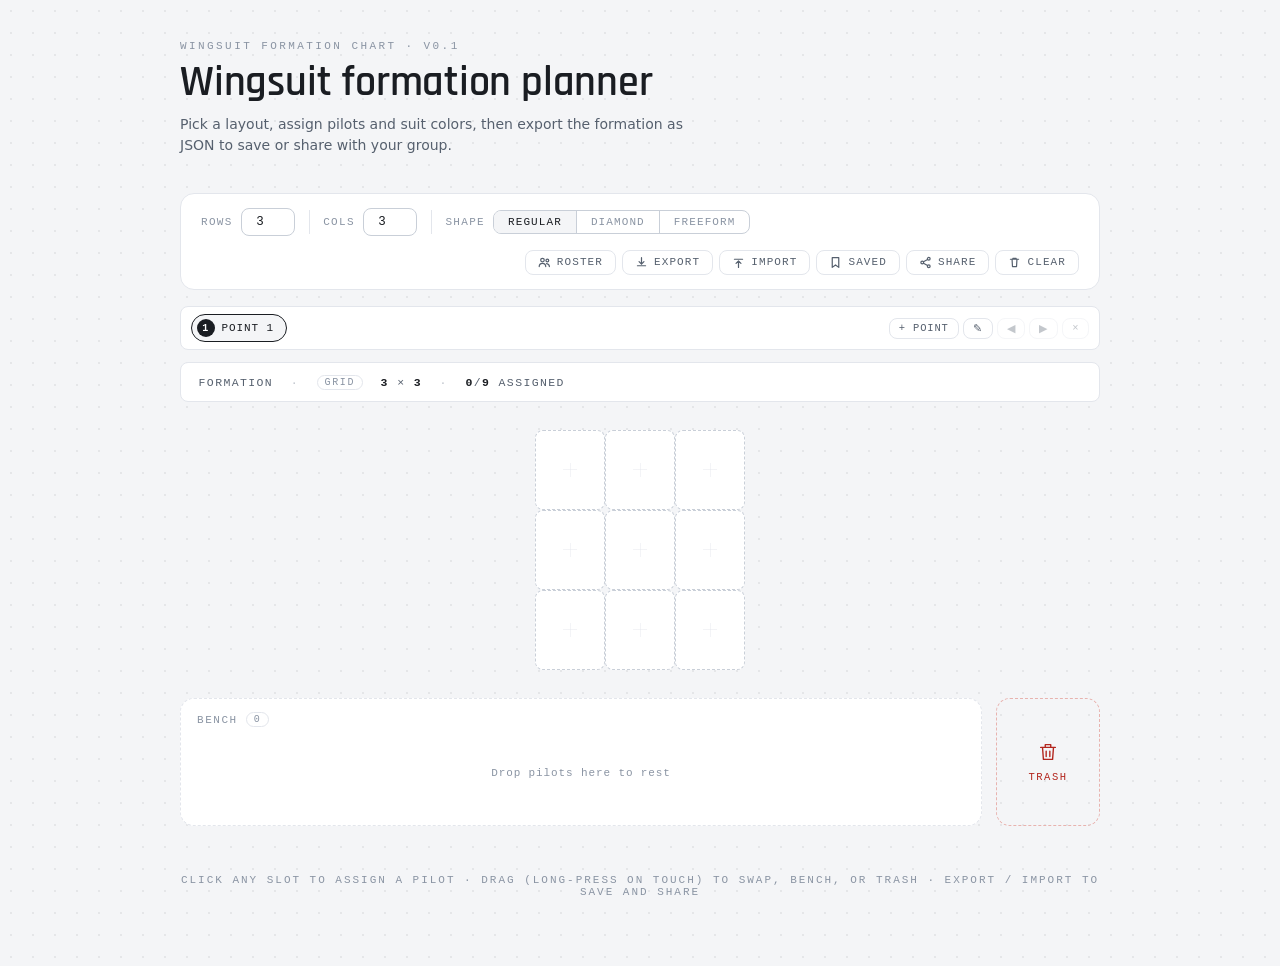
==== index.html @ 064129eb "add multi-point dive plans — a sequence of formations with a chip bar Real flocking dives fly severa" ====
<!doctype html>
<html lang="en">
<head>
<meta charset="utf-8">
<meta name="viewport" content="width=device-width,initial-scale=1">
<title>Wingsuit formation planner</title>
<link rel="icon" type="image/svg+xml" href="favicon.svg">
<link rel="preconnect" href="https://fonts.googleapis.com">
<link rel="preconnect" href="https://fonts.gstatic.com" crossorigin>
<link href="https://fonts.googleapis.com/css2?family=Rajdhani:wght@500;600;700&display=swap" rel="stylesheet">
<link rel="stylesheet" href="styles.css">
<script src="app.js" defer></script>
</head>
<body>

<div class="page">
<header class="page-header">
  <p class="kicker">Wingsuit Formation Chart · v0.1</p>
  <h1>Wingsuit formation planner</h1>
  <p class="lede">Pick a layout, assign pilots and suit colors, then export the formation as JSON to save or share with your group.</p>
</header>
<div class="planner">
  <div class="topbar">
    <div class="ctrl">
      <label id="rows-label">Rows</label>
      <input type="number" id="rows" min="1" max="12" value="3">
    </div>
    <div class="sep" id="cols-sep"></div>
    <div class="ctrl" id="cols-ctrl">
      <label>Cols</label>
      <input type="number" id="cols" min="1" max="12" value="3">
    </div>
    <div class="sep"></div>
    <div class="ctrl">
      <label>Shape</label>
      <div class="seg" role="tablist" aria-label="Formation shape">
        <button class="seg-btn on" data-mode="regular" role="tab" aria-selected="true">Regular</button>
        <button class="seg-btn" data-mode="diamond" role="tab" aria-selected="false">Diamond</button>
        <button class="seg-btn" data-mode="freeform" role="tab" aria-selected="false">Freeform</button>
      </div>
    </div>
    <div class="action-group">
      <button class="ico-btn" id="btn-roster" aria-label="Pilot roster">
        <svg viewBox="0 0 16 16" fill="none" stroke="currentColor" stroke-width="1.5" stroke-linecap="round" stroke-linejoin="round" aria-hidden="true"><circle cx="5.5" cy="5" r="2.2"/><path d="M1.5 13c0-2.2 1.8-4 4-4s4 1.8 4 4"/><circle cx="11.5" cy="5.5" r="1.7"/><path d="M10.5 9.3c1.9.3 3.5 1.9 3.5 3.7"/></svg>
        Roster
      </button>
      <button class="ico-btn" id="btn-export" aria-label="Export formation">
        <svg viewBox="0 0 16 16" fill="none" stroke="currentColor" stroke-width="1.5" stroke-linecap="round" stroke-linejoin="round" aria-hidden="true"><path d="M8 2v8M5 7l3 3 3-3M3 12h10"/></svg>
        Export
      </button>
      <button class="ico-btn" id="btn-import" aria-label="Import formation">
        <svg viewBox="0 0 16 16" fill="none" stroke="currentColor" stroke-width="1.5" stroke-linecap="round" stroke-linejoin="round" aria-hidden="true"><path d="M8 14V6M5 9l3-3 3 3M3 4h10"/></svg>
        Import
      </button>
      <button class="ico-btn" id="btn-saves" aria-label="Saved formations">
        <svg viewBox="0 0 16 16" fill="none" stroke="currentColor" stroke-width="1.5" stroke-linecap="round" stroke-linejoin="round" aria-hidden="true"><path d="M4 2h8v12l-4-3-4 3z"/></svg>
        Saved
      </button>
      <button class="ico-btn" id="btn-share" aria-label="Copy share link">
        <svg viewBox="0 0 16 16" fill="none" stroke="currentColor" stroke-width="1.5" stroke-linecap="round" stroke-linejoin="round" aria-hidden="true"><circle cx="4" cy="8" r="1.7"/><circle cx="12" cy="3.5" r="1.7"/><circle cx="12" cy="12.5" r="1.7"/><path d="M5.5 7.1l5-2.7M5.5 8.9l5 2.7"/></svg>
        Share
      </button>
      <button class="ico-btn danger" id="clr" aria-label="Clear pilots in current mode">
        <svg viewBox="0 0 16 16" fill="none" stroke="currentColor" stroke-width="1.5" stroke-linecap="round" stroke-linejoin="round" aria-hidden="true"><path d="M3 4h10M6 4V3h4v1M5 4l.5 9h5L11 4"/></svg>
        Clear
      </button>
    </div>
  </div>
  <div class="points-bar" id="points-bar" role="tablist" aria-label="Formation points"></div>
  <div class="readout" id="readout" aria-live="polite"></div>
  <div class="fw" id="fw"></div>
  <div class="bench-bar">
    <div class="bench-zone" id="bench-zone" aria-label="Bench — drop pilots here to rest">
      <div class="bench-label">Bench <span class="tag" id="bench-count">0</span></div>
      <div class="bench-list" id="bench-list"></div>
    </div>
    <div class="trash-zone" id="trash-zone" aria-label="Trash — drop pilots here to remove">
      <svg viewBox="0 0 24 24" fill="none" stroke="currentColor" stroke-width="1.5" stroke-linecap="round" stroke-linejoin="round" aria-hidden="true"><path d="M4 7h16M9 7V4h6v3M6 7l1 13h10l1-13M10 11v6M14 11v6"/></svg>
      <span>Trash</span>
    </div>
  </div>
</div>
<footer class="page-footer">Click any slot to assign a pilot · Drag (long-press on touch) to swap, bench, or trash · Export / Import to save and share</footer>
</div>

<div id="modal-pilot" style="display:none;" class="overlay" role="dialog" aria-modal="true" aria-labelledby="mp-title">
  <div class="mcard">
    <h3 id="mp-title">Assign pilot</h3>
    <div class="mrow">
      <div id="ws-prev" aria-hidden="true"></div>
      <div class="nameplate empty" id="ws-nameplate"><span>Pilot name</span></div>
    </div>
    <label for="pname">Pilot name</label>
    <input type="text" id="pname" placeholder="e.g. Anna Kowalska" maxlength="24" autocomplete="off">
    <label>Suit color</label>
    <div class="swatches" id="swatches"></div>
    <div class="mbtns">
      <button class="bdanger" id="mrem">Remove</button>
      <button class="bprimary" id="mcan">Cancel</button>
      <button class="bprimary" id="msav">Save</button>
    </div>
  </div>
</div>

<div id="modal-export" style="display:none;" class="overlay" role="dialog" aria-modal="true" aria-labelledby="me-title">
  <div class="mcard wide">
    <h3 id="me-title">Export formation</h3>
    <label>Copy the JSON to save your formation</label>
    <textarea class="json-area" id="export-area" readonly></textarea>
    <div class="mbtns">
      <button class="bprimary" id="export-copy">Copy to clipboard</button>
      <button class="bprimary" id="export-close">Close</button>
    </div>
  </div>
</div>

<div id="modal-import" style="display:none;" class="overlay" role="dialog" aria-modal="true" aria-labelledby="mi-title">
  <div class="mcard wide">
    <h3 id="mi-title">Import formation</h3>
    <label>Paste exported JSON to restore a formation</label>
    <textarea class="json-area" id="import-area" placeholder='{"rows":3,"cols":3,"mode":"regular","cells":{"0,0":{"name":"Anna","color":"#1d9e75"}}}'></textarea>
    <div class="err-msg" id="import-err"></div>
    <div class="mbtns">
      <button class="bprimary" id="import-sample">Load sample</button>
      <button class="bprimary" id="import-cancel">Cancel</button>
      <button class="bsuccess" id="import-load">Load formation</button>
    </div>
  </div>
</div>

<div id="modal-saves" style="display:none;" class="overlay" role="dialog" aria-modal="true" aria-labelledby="ms-title">
  <div class="mcard wide">
    <h3 id="ms-title">Saved formations</h3>
    <label for="save-name">Save current formation as…</label>
    <div class="save-row">
      <input type="text" id="save-name" placeholder="e.g. Belgian Boogie 2026" maxlength="48" autocomplete="off">
      <button class="bsuccess" id="save-add">Save</button>
    </div>
    <label>Saved locally in this browser</label>
    <div class="saves-list" id="saves-list"></div>
    <div class="mbtns">
      <button class="bprimary" id="saves-close">Close</button>
    </div>
  </div>
</div>

<div id="modal-roster" style="display:none;" class="overlay" role="dialog" aria-modal="true" aria-labelledby="mr-title">
  <div class="mcard wide">
    <h3 id="mr-title">Pilot roster</h3>
    <label>Every pilot across all three layouts — edits here apply everywhere</label>
    <div class="saves-list" id="roster-list"></div>
    <div class="mbtns">
      <button class="bsuccess" id="roster-add">Add pilot</button>
      <button class="bprimary" id="roster-close">Close</button>
    </div>
  </div>
</div>

<div class="toast" id="toast"></div>

</body>
</html>
---- styles.css ----
:root{
  --font-sans:system-ui,-apple-system,"Segoe UI",Roboto,Inter,sans-serif;
  --font-mono:ui-monospace,SFMono-Regular,Menlo,Consolas,monospace;
  --font-display:"Rajdhani","Inter",system-ui,sans-serif;
  --color-background-primary:#ffffff;
  --color-background-secondary:#f4f5f7;
  --color-background-danger:#fdecec;
  --color-background-success:#e7f5ee;
  --color-text-primary:#1a1d22;
  --color-text-secondary:#56606e;
  --color-text-tertiary:#8a94a3;
  --color-text-danger:#b3261e;
  --color-text-success:#1f7a4d;
  --color-border-primary:#1a1d22;
  --color-border-secondary:#c9cfd8;
  --color-border-tertiary:#e3e6ec;
  --color-border-danger:#e8b3af;
  --color-border-success:#bde0cc;
  --color-accent-soft:rgba(232,89,12,.18);
  --border-radius-md:8px;
  --border-radius-lg:14px;
  --slot-shadow:0 1px 2px rgba(0,0,0,.04);
  --overlay-bg:rgba(0,0,0,.38);
  --grid-dot:rgba(26,29,34,.07);
}
@media (prefers-color-scheme:dark){
  :root{
    --color-background-primary:#0f1115;
    --color-background-secondary:#181b21;
    --color-background-danger:#3a1d1c;
    --color-background-success:#16301f;
    --color-text-primary:#e8ecf2;
    --color-text-secondary:#a3acba;
    --color-text-tertiary:#6e7787;
    --color-text-danger:#f08079;
    --color-text-success:#7fd3a4;
    --color-border-primary:#e8ecf2;
    --color-border-secondary:#2a2f38;
    --color-border-tertiary:#22262d;
    --color-border-danger:#5a2b28;
    --color-border-success:#23512f;
    --color-accent-soft:rgba(255,138,76,.22);
    --slot-shadow:none;
    --overlay-bg:rgba(0,0,0,.6);
    --grid-dot:rgba(232,236,242,.06);
  }
}
*{box-sizing:border-box;margin:0;padding:0;}
html,body{height:100%;}
body{
  background:var(--color-background-secondary);
  color:var(--color-text-primary);
  font-family:var(--font-sans);
  -webkit-font-smoothing:antialiased;
  -moz-osx-font-smoothing:grayscale;
  background-image:radial-gradient(circle,var(--grid-dot) .8px,transparent 1px);
  background-size:22px 22px;
}
button{font:inherit;color:inherit;}
.page{max-width:960px;margin:0 auto;padding:2.5rem 1.25rem 4rem;}

.page-header{margin-bottom:1.75rem;}
.kicker{
  font-family:var(--font-mono);
  font-size:11px;
  letter-spacing:.22em;
  text-transform:uppercase;
  color:var(--color-text-tertiary);
  margin-bottom:.65rem;
}
.page-header h1{
  font-family:var(--font-display);
  font-size:2.6rem;
  font-weight:600;
  letter-spacing:-.005em;
  line-height:1.02;
  color:var(--color-text-primary);
}
.lede{
  color:var(--color-text-secondary);
  margin-top:.55rem;
  font-size:14px;
  line-height:1.55;
  max-width:60ch;
}
.page-footer{
  margin-top:2.5rem;
  color:var(--color-text-tertiary);
  font-family:var(--font-mono);
  font-size:11px;
  letter-spacing:.18em;
  text-transform:uppercase;
  text-align:center;
}
.sr-only{position:absolute;width:1px;height:1px;padding:0;margin:-1px;overflow:hidden;clip:rect(0,0,0,0);white-space:nowrap;border:0;}

input[type=number],input[type=text]{
  padding:6px 10px;
  border:.5px solid var(--color-border-secondary);
  border-radius:var(--border-radius-md);
  background:var(--color-background-primary);
  color:var(--color-text-primary);
  font:inherit;
  font-size:13px;
}
input[type=number]{font-family:var(--font-mono);font-size:12.5px;letter-spacing:.04em;}
input[type=number]:focus-visible,input[type=text]:focus-visible,
.seg-btn:focus-visible,.ico-btn:focus-visible,
.bprimary:focus-visible,.bdanger:focus-visible,.bsuccess:focus-visible,
.slot:focus-visible,.sw:focus-visible{
  outline:2px solid var(--color-border-primary);
  outline-offset:2px;
}

.planner{padding:.5rem 0;}
.topbar{
  display:flex;
  flex-wrap:wrap;
  gap:14px;
  align-items:center;
  margin-bottom:1rem;
  padding:.875rem 1.25rem;
  background:var(--color-background-primary);
  border:.5px solid var(--color-border-tertiary);
  border-radius:var(--border-radius-lg);
}
.ctrl{display:flex;align-items:center;gap:8px;}
.ctrl label{
  font-family:var(--font-mono);
  font-size:11px;
  letter-spacing:.12em;
  text-transform:uppercase;
  color:var(--color-text-tertiary);
  white-space:nowrap;
}
.ctrl input[type=number]{width:54px;text-align:center;}
.sep{width:.5px;height:24px;background:var(--color-border-tertiary);flex-shrink:0;}
.seg{
  display:flex;
  border:.5px solid var(--color-border-secondary);
  border-radius:var(--border-radius-md);
  overflow:hidden;
}
.seg-btn{
  padding:5px 14px;
  font-family:var(--font-mono);
  font-size:11px;
  letter-spacing:.1em;
  text-transform:uppercase;
  cursor:pointer;
  border:none;
  background:transparent;
  color:var(--color-text-tertiary);
  transition:background .12s,color .12s;
}
.seg-btn:not(:last-child){border-right:.5px solid var(--color-border-secondary);}
.seg-btn.on{background:var(--color-background-secondary);color:var(--color-text-primary);}

.action-group{display:flex;gap:6px;margin-left:auto;align-items:center;}
.ico-btn{
  padding:5px 12px;
  font-family:var(--font-mono);
  font-size:11px;
  letter-spacing:.1em;
  text-transform:uppercase;
  cursor:pointer;
  border:.5px solid var(--color-border-tertiary);
  border-radius:var(--border-radius-md);
  background:transparent;
  color:var(--color-text-secondary);
  display:flex;
  align-items:center;
  gap:6px;
  white-space:nowrap;
  transition:background .12s,color .12s,border-color .12s;
}
.ico-btn:hover{background:var(--color-background-secondary);color:var(--color-text-primary);border-color:var(--color-border-primary);}
.ico-btn.danger:hover{background:var(--color-background-danger);color:var(--color-text-danger);border-color:var(--color-border-danger);}
.ico-btn svg{width:13px;height:13px;flex-shrink:0;}

.points-bar{
  display:flex;
  flex-wrap:wrap;
  gap:6px;
  align-items:center;
  margin-bottom:.75rem;
  padding:.45rem .6rem;
  background:var(--color-background-primary);
  border:.5px solid var(--color-border-tertiary);
  border-radius:var(--border-radius-md);
}
.pt-chip{
  display:flex;
  align-items:center;
  gap:7px;
  padding:4px 12px 4px 5px;
  font-family:var(--font-mono);
  font-size:11px;
  letter-spacing:.08em;
  text-transform:uppercase;
  cursor:pointer;
  border:.5px solid var(--color-border-tertiary);
  border-radius:999px;
  background:transparent;
  color:var(--color-text-tertiary);
  transition:background .12s,color .12s,border-color .12s;
}
.pt-chip:hover{color:var(--color-text-primary);border-color:var(--color-border-primary);}
.pt-chip.on{
  background:var(--color-background-secondary);
  color:var(--color-text-primary);
  border-color:var(--color-border-primary);
}
.pt-num{
  display:flex;
  align-items:center;
  justify-content:center;
  width:18px;
  height:18px;
  border-radius:50%;
  font-size:10px;
  font-weight:600;
  background:var(--color-background-secondary);
  color:var(--color-text-tertiary);
}
.pt-chip.on .pt-num{background:var(--color-text-primary);color:var(--color-background-primary);}
.pt-acts{display:flex;gap:4px;margin-left:auto;}
.pt-btn{
  padding:3px 9px;
  font-family:var(--font-mono);
  font-size:10.5px;
  letter-spacing:.08em;
  text-transform:uppercase;
  cursor:pointer;
  border:.5px solid var(--color-border-tertiary);
  border-radius:var(--border-radius-md);
  background:transparent;
  color:var(--color-text-secondary);
  transition:background .12s,color .12s,border-color .12s;
}
.pt-btn:hover:not(:disabled){background:var(--color-background-secondary);color:var(--color-text-primary);border-color:var(--color-border-primary);}
.pt-btn:disabled{opacity:.35;cursor:default;}

.readout{
  font-family:var(--font-mono);
  font-size:11.5px;
  letter-spacing:.12em;
  text-transform:uppercase;
  color:var(--color-text-secondary);
  padding:.7rem 1.1rem;
  background:var(--color-background-primary);
  border:.5px solid var(--color-border-tertiary);
  border-radius:var(--border-radius-md);
  margin-bottom:1.25rem;
  display:flex;
  flex-wrap:wrap;
  gap:.45rem 1.1rem;
  align-items:center;
}
.readout strong{color:var(--color-text-primary);font-weight:600;}
.readout .dot{color:var(--color-text-tertiary);opacity:.55;}
.readout .tag{
  font-size:10px;
  letter-spacing:.16em;
  padding:1px 7px;
  border:.5px solid var(--color-border-tertiary);
  border-radius:999px;
  color:var(--color-text-tertiary);
}

.fw{overflow:auto;padding:.5rem 0;}
.fw>*{margin-left:auto;margin-right:auto;}

.slot{
  position:absolute;
  cursor:pointer;
  display:flex;
  flex-direction:column;
  align-items:center;
  justify-content:center;
  gap:3px;
  border-radius:var(--border-radius-md);
  border:.5px dashed var(--color-border-secondary);
  background:var(--color-background-primary);
  padding:0;
  overflow:hidden;
  transition:border-color .15s,background .15s,box-shadow .25s;
}
.slot:hover{border-color:var(--color-border-primary);}
.slot.filled{
  border-style:solid;
  border-color:var(--color-border-secondary);
  box-shadow:var(--slot-shadow);
  cursor:grab;
}
.slot.filled:active{cursor:grabbing;}
.slot.filled:hover{border-color:var(--color-border-primary);}
.slot.dragging{opacity:.35;}
.slot.drag-over{
  border-style:solid;
  border-color:var(--color-border-primary);
  background:var(--color-accent-soft);
}
.slot.selected{
  outline:2px solid var(--color-border-primary);
  outline-offset:1px;
  z-index:3;
}

.rubber-band{
  border:1px dashed var(--color-border-primary);
  background:var(--color-accent-soft);
  pointer-events:none;
  z-index:500;
  box-shadow:0 0 0 1px rgba(0,0,0,.04);
}

.slot,.bench-item{
  -webkit-touch-callout:none;
  -webkit-user-select:none;
  user-select:none;
  touch-action:manipulation;
}
.touch-ghost{
  pointer-events:none;
  z-index:600;
  opacity:.9;
  transition:none;
  box-shadow:0 8px 24px rgba(0,0,0,.18);
}
.slot::after{
  content:"";
  position:absolute;
  left:0;
  right:0;
  bottom:0;
  height:3px;
  background:var(--suit,transparent);
  opacity:0;
  transition:opacity .2s;
}
.slot.filled::after{opacity:1;}

.slot-svg{display:flex;align-items:center;justify-content:center;}
.slot-name{
  font-family:var(--font-display);
  font-weight:500;
  font-size:10px;
  letter-spacing:.06em;
  text-transform:uppercase;
  color:var(--color-text-primary);
  text-align:center;
  max-width:60px;
  overflow:hidden;
  text-overflow:ellipsis;
  white-space:nowrap;
  line-height:1;
  padding:0 4px;
}
.slot-cross{
  width:14px;
  height:14px;
  background:
    linear-gradient(var(--color-border-tertiary),var(--color-border-tertiary)) no-repeat center / 14px .5px,
    linear-gradient(var(--color-border-tertiary),var(--color-border-tertiary)) no-repeat center / .5px 14px;
  opacity:.85;
}

@keyframes slot-in{
  from{opacity:0;transform:translateY(4px);}
  to{opacity:1;transform:none;}
}
.fw.animate .slot{
  animation:slot-in .32s cubic-bezier(.2,.8,.2,1) both;
  animation-delay:calc(var(--i,0) * 18ms);
}

.rgrid{display:grid;}
.rgrid .slot{position:relative;width:70px;height:80px;}

.slot.compact{padding:0;}
.slot.compact .slot-cross{
  width:22px;
  height:22px;
  opacity:1;
  background:
    linear-gradient(var(--color-border-secondary),var(--color-border-secondary)) no-repeat center / 22px 1.5px,
    linear-gradient(var(--color-border-secondary),var(--color-border-secondary)) no-repeat center / 1.5px 22px;
}
.slot.compact:not(.filled):not(.drag-over){border-color:transparent;background:transparent;}
.slot.compact:not(.filled):not(.drag-over):hover{border-color:var(--color-border-primary);background:var(--color-background-primary);}
.slot.compact:not(.filled):not(.drag-over):hover .slot-cross{background:
  linear-gradient(var(--color-border-primary),var(--color-border-primary)) no-repeat center / 22px 1.5px,
  linear-gradient(var(--color-border-primary),var(--color-border-primary)) no-repeat center / 1.5px 22px;
}

.ff-canvas{position:relative;}
.ff-canvas .slot:not(.filled){z-index:2;}
.ff-canvas .slot.filled{z-index:1;}
.ff-mark{
  position:absolute;
  font-family:var(--font-mono);
  font-size:9px;
  letter-spacing:.14em;
  text-transform:uppercase;
  color:var(--color-text-tertiary);
  pointer-events:none;
}

.dia-axis{position:absolute;pointer-events:none;}
.dia-axis-v{width:0;border-left:.5px dashed var(--color-border-tertiary);}
.dia-axis-h{height:0;border-top:.5px dashed var(--color-border-tertiary);}
.dia-mark{
  position:absolute;
  font-family:var(--font-mono);
  font-size:9px;
  letter-spacing:.14em;
  text-transform:uppercase;
  color:var(--color-text-tertiary);
  pointer-events:none;
}

.bench-bar{
  display:flex;
  gap:14px;
  margin-top:1.25rem;
  align-items:stretch;
}
.bench-zone{
  flex:1;
  display:flex;
  flex-direction:column;
  gap:10px;
  padding:.85rem 1rem 1rem;
  background:var(--color-background-primary);
  border:.5px dashed var(--color-border-tertiary);
  border-radius:var(--border-radius-lg);
  min-height:128px;
  transition:border-color .15s,background .15s;
}
.bench-zone.drag-over{
  border-style:solid;
  border-color:var(--color-border-primary);
  background:var(--color-accent-soft);
}
.bench-label{
  font-family:var(--font-mono);
  font-size:11px;
  letter-spacing:.14em;
  text-transform:uppercase;
  color:var(--color-text-tertiary);
  display:flex;
  align-items:center;
  gap:8px;
}
.bench-label .tag{
  font-size:10px;
  letter-spacing:.16em;
  padding:1px 7px;
  border:.5px solid var(--color-border-tertiary);
  border-radius:999px;
}
.bench-list{
  display:flex;
  flex-wrap:wrap;
  gap:8px;
  flex:1;
  align-items:flex-start;
}
.bench-empty{
  color:var(--color-text-tertiary);
  font-family:var(--font-mono);
  font-size:11px;
  letter-spacing:.08em;
  text-transform:none;
  align-self:center;
  margin:auto;
  padding:.5rem;
}
.bench-item{
  position:relative;
  width:70px;
  height:80px;
  display:flex;
  flex-direction:column;
  align-items:center;
  justify-content:center;
  gap:3px;
  border:.5px solid var(--color-border-secondary);
  border-radius:var(--border-radius-md);
  background:var(--color-background-primary);
  padding:0;
  cursor:grab;
  overflow:hidden;
  box-shadow:var(--slot-shadow);
  transition:border-color .15s;
}
.bench-item:hover{border-color:var(--color-border-primary);}
.bench-item:active{cursor:grabbing;}
.bench-item.dragging{opacity:.35;}
.bench-item::after{
  content:"";
  position:absolute;
  left:0;right:0;bottom:0;
  height:3px;
  background:var(--suit,transparent);
}
.bench-item .slot-name{max-width:54px;}

.trash-zone{
  display:flex;
  flex-direction:column;
  align-items:center;
  justify-content:center;
  gap:8px;
  padding:1rem;
  width:104px;
  border:.5px dashed var(--color-border-danger);
  border-radius:var(--border-radius-lg);
  background:transparent;
  color:var(--color-text-danger);
  font-family:var(--font-mono);
  font-size:10.5px;
  letter-spacing:.14em;
  text-transform:uppercase;
  transition:border-style .15s,background .15s;
}
.trash-zone svg{width:22px;height:22px;}
.trash-zone.drag-over{
  border-style:solid;
  background:var(--color-background-danger);
}

.overlay{
  position:fixed;
  inset:0;
  background:var(--overlay-bg);
  display:flex;
  align-items:center;
  justify-content:center;
  z-index:200;
  animation:overlay-in .14s ease both;
}
@keyframes overlay-in{from{opacity:0;}to{opacity:1;}}
.mcard{
  background:var(--color-background-primary);
  border:.5px solid var(--color-border-secondary);
  border-radius:var(--border-radius-lg);
  padding:1.5rem;
  width:300px;
  animation:card-in .18s cubic-bezier(.2,.8,.2,1) both;
}
.mcard.wide{width:440px;max-width:95vw;}
@keyframes card-in{from{opacity:0;transform:scale(.96);}to{opacity:1;transform:none;}}

.mcard h3{
  font-family:var(--font-display);
  font-size:18px;
  font-weight:600;
  letter-spacing:.04em;
  text-transform:uppercase;
  color:var(--color-text-primary);
  margin-bottom:1.1rem;
}
.mcard label{
  font-family:var(--font-mono);
  font-size:10.5px;
  letter-spacing:.12em;
  text-transform:uppercase;
  color:var(--color-text-tertiary);
  display:block;
  margin-bottom:6px;
}
.mcard input[type=text]{width:100%;margin-bottom:1rem;}

.mrow{display:flex;flex-direction:column;align-items:center;gap:6px;margin-bottom:1rem;}
.nameplate{
  font-family:var(--font-display);
  font-weight:500;
  font-size:13px;
  letter-spacing:.18em;
  text-transform:uppercase;
  color:var(--color-text-primary);
  text-align:center;
  margin-top:-2px;
  padding:0 4px 4px;
  min-height:24px;
  line-height:1;
}
.nameplate span{
  display:inline-block;
  border-bottom:2px solid var(--color-text-primary);
  padding:0 4px 3px;
  transition:border-color .15s;
}
.nameplate.empty{color:var(--color-text-tertiary);}
.nameplate.empty span{border-bottom-color:var(--color-border-tertiary);}

.swatches{
  display:grid;
  grid-template-columns:repeat(7,1fr);
  gap:5px;
  margin-bottom:1rem;
}
.sw{
  aspect-ratio:1/1;
  border-radius:5px;
  border:.5px solid var(--color-border-tertiary);
  background:var(--sw,transparent);
  cursor:pointer;
  padding:0;
  transition:transform .12s,box-shadow .12s;
  position:relative;
}
.sw:hover{transform:scale(1.1);}
.sw.on{box-shadow:0 0 0 2px var(--color-background-primary),0 0 0 3.5px var(--color-text-primary);}

.mbtns{display:flex;gap:8px;justify-content:flex-end;margin-top:1.25rem;}
.bdanger{
  padding:6px 14px;
  font-family:var(--font-mono);
  font-size:11px;
  letter-spacing:.1em;
  text-transform:uppercase;
  cursor:pointer;
  border:.5px solid var(--color-border-danger);
  border-radius:var(--border-radius-md);
  background:transparent;
  color:var(--color-text-danger);
}
.bprimary{
  padding:6px 14px;
  font-family:var(--font-mono);
  font-size:11px;
  letter-spacing:.1em;
  text-transform:uppercase;
  cursor:pointer;
  border:.5px solid var(--color-border-primary);
  border-radius:var(--border-radius-md);
  background:var(--color-background-secondary);
  color:var(--color-text-primary);
  font-weight:500;
}
.bsuccess{
  padding:6px 14px;
  font-family:var(--font-mono);
  font-size:11px;
  letter-spacing:.1em;
  text-transform:uppercase;
  cursor:pointer;
  border:.5px solid var(--color-border-success);
  border-radius:var(--border-radius-md);
  background:var(--color-background-success);
  color:var(--color-text-success);
  font-weight:500;
}

.save-row{display:flex;gap:8px;margin-bottom:1rem;align-items:stretch;}
.save-row input[type=text]{flex:1;margin-bottom:0;}
.save-row .bsuccess{padding:6px 16px;}

.saves-list{
  display:flex;
  flex-direction:column;
  gap:6px;
  max-height:260px;
  overflow:auto;
  margin-bottom:.5rem;
}
.save-item{
  display:flex;
  align-items:center;
  gap:10px;
  padding:.5rem .75rem;
  border:.5px solid var(--color-border-tertiary);
  border-radius:var(--border-radius-md);
  background:var(--color-background-secondary);
}
.save-name-text{
  flex:1;
  font-family:var(--font-display);
  font-size:13px;
  font-weight:500;
  letter-spacing:.06em;
  color:var(--color-text-primary);
  overflow:hidden;
  text-overflow:ellipsis;
  white-space:nowrap;
}
.save-actions{display:flex;gap:6px;flex-shrink:0;}
.save-actions button{padding:4px 10px;font-size:10.5px;}
.saves-empty{
  color:var(--color-text-tertiary);
  font-family:var(--font-mono);
  font-size:11px;
  letter-spacing:.04em;
  text-align:center;
  padding:1rem .5rem;
}

.roster-ws{display:flex;align-items:center;flex-shrink:0;}
.roster-info{
  flex:1;
  min-width:0;
  display:flex;
  flex-direction:column;
  gap:2px;
}
.roster-info .save-name-text{flex:none;}
.roster-locs{
  font-family:var(--font-mono);
  font-size:10px;
  letter-spacing:.03em;
  color:var(--color-text-tertiary);
  overflow:hidden;
  text-overflow:ellipsis;
  white-space:nowrap;
}

.json-area{
  width:100%;
  height:200px;
  font-family:var(--font-mono);
  font-size:11.5px;
  line-height:1.55;
  padding:12px;
  border:.5px solid var(--color-border-secondary);
  border-radius:var(--border-radius-md);
  background:var(--color-background-secondary);
  color:var(--color-text-primary);
  resize:vertical;
}
.json-area:focus{outline:none;border-color:var(--color-border-primary);}

.toast{
  position:fixed;
  bottom:1.5rem;
  left:50%;
  transform:translateX(-50%);
  background:var(--color-background-primary);
  border:.5px solid var(--color-border-secondary);
  border-radius:999px;
  padding:7px 18px;
  font-family:var(--font-mono);
  font-size:11px;
  letter-spacing:.1em;
  text-transform:uppercase;
  color:var(--color-text-primary);
  z-index:300;
  opacity:0;
  transition:opacity .2s;
  pointer-events:none;
}
.toast.show{opacity:1;}
.err-msg{
  font-family:var(--font-mono);
  font-size:11px;
  letter-spacing:.04em;
  color:var(--color-text-danger);
  margin-top:6px;
  min-height:16px;
}

@media (prefers-reduced-motion:reduce){
  *,*::before,*::after{animation-duration:.01ms!important;animation-delay:0!important;transition-duration:.01ms!important;}
}
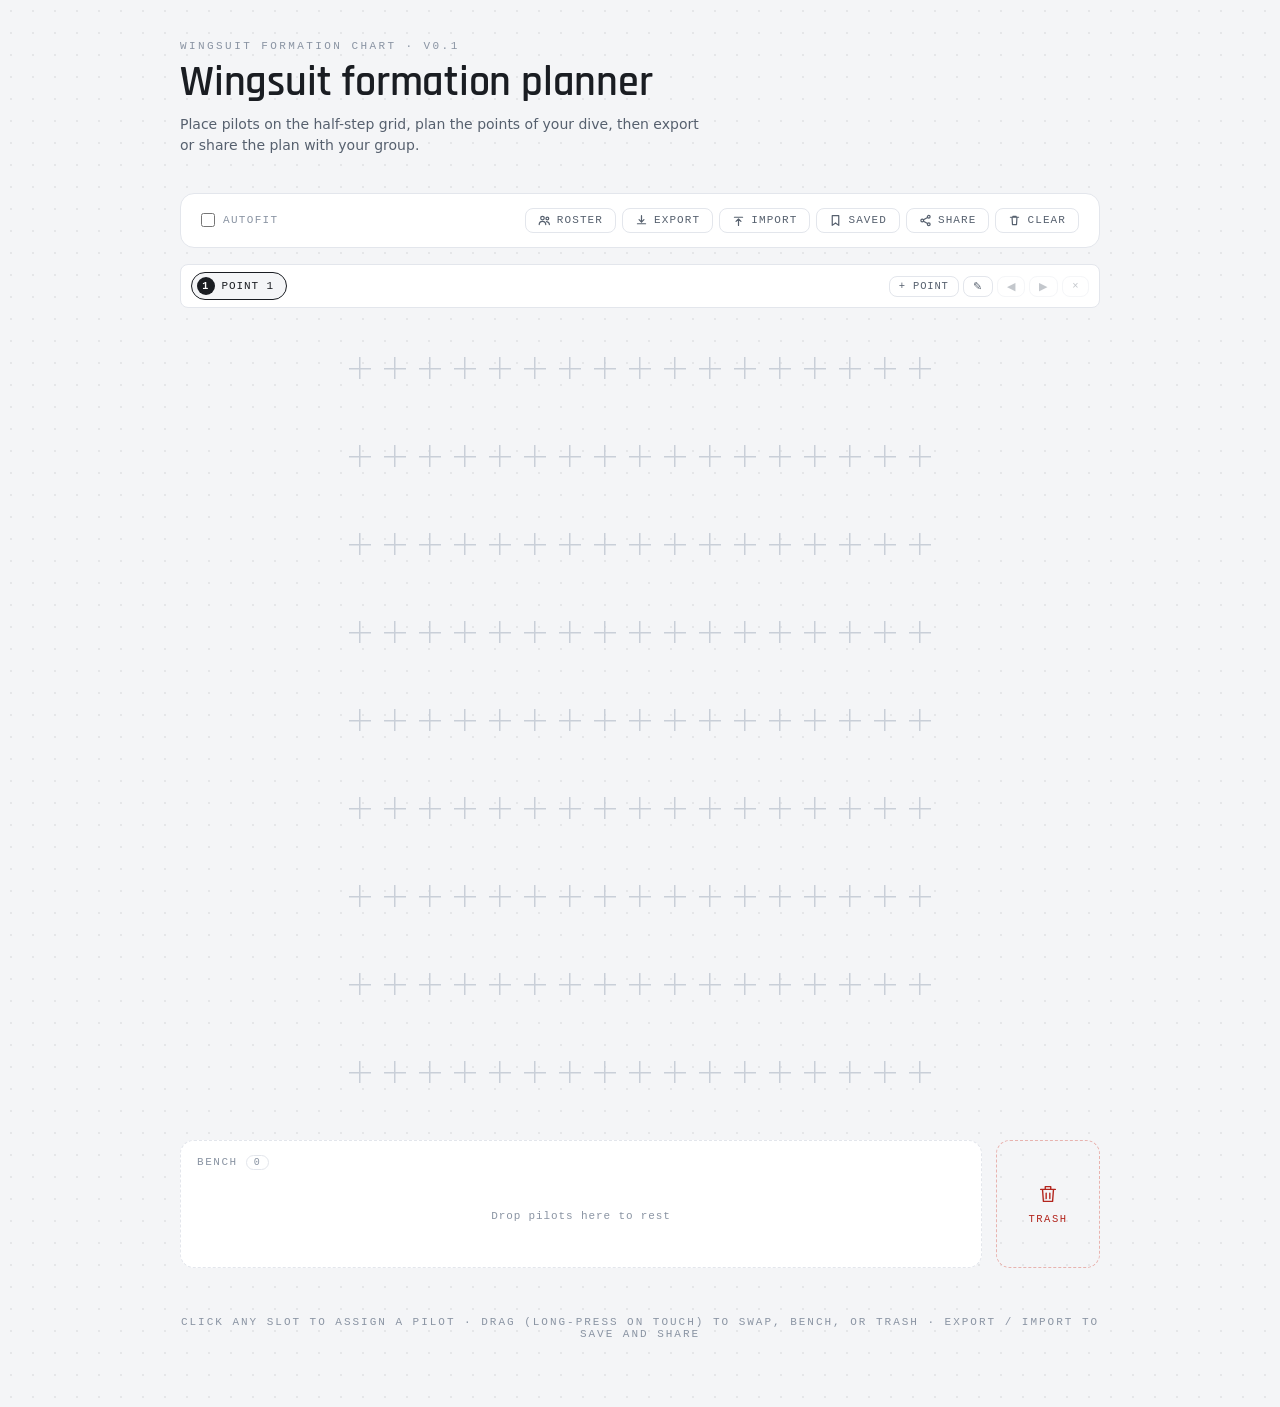
==== commit bab77f5c: "simplify to a single freeform grid with global pilot identity Remove the shape picker — the half-ste" ====
--- a/index.html
+++ b/index.html
@@ -17,27 +17,13 @@
 <header class="page-header">
   <p class="kicker">Wingsuit Formation Chart · v0.1</p>
   <h1>Wingsuit formation planner</h1>
-  <p class="lede">Pick a layout, assign pilots and suit colors, then export the formation as JSON to save or share with your group.</p>
+  <p class="lede">Place pilots on the half-step grid, plan the points of your dive, then export or share the plan with your group.</p>
 </header>
 <div class="planner">
   <div class="topbar">
     <div class="ctrl">
-      <label id="rows-label">Rows</label>
-      <input type="number" id="rows" min="1" max="12" value="3">
-    </div>
-    <div class="sep" id="cols-sep"></div>
-    <div class="ctrl" id="cols-ctrl">
-      <label>Cols</label>
-      <input type="number" id="cols" min="1" max="12" value="3">
-    </div>
-    <div class="sep"></div>
-    <div class="ctrl">
-      <label>Shape</label>
-      <div class="seg" role="tablist" aria-label="Formation shape">
-        <button class="seg-btn on" data-mode="regular" role="tab" aria-selected="true">Regular</button>
-        <button class="seg-btn" data-mode="diamond" role="tab" aria-selected="false">Diamond</button>
-        <button class="seg-btn" data-mode="freeform" role="tab" aria-selected="false">Freeform</button>
-      </div>
+      <input type="checkbox" id="af-chk">
+      <label for="af-chk">Autofit</label>
     </div>
     <div class="action-group">
       <button class="ico-btn" id="btn-roster" aria-label="Pilot roster">
@@ -67,7 +53,6 @@
     </div>
   </div>
   <div class="points-bar" id="points-bar" role="tablist" aria-label="Formation points"></div>
-  <div class="readout" id="readout" aria-live="polite"></div>
   <div class="fw" id="fw"></div>
   <div class="bench-bar">
     <div class="bench-zone" id="bench-zone" aria-label="Bench — drop pilots here to rest">
@@ -118,7 +103,7 @@
   <div class="mcard wide">
     <h3 id="mi-title">Import formation</h3>
     <label>Paste exported JSON to restore a formation</label>
-    <textarea class="json-area" id="import-area" placeholder='{"rows":3,"cols":3,"mode":"regular","cells":{"0,0":{"name":"Anna","color":"#1d9e75"}}}'></textarea>
+    <textarea class="json-area" id="import-area" placeholder='{"points":[{"name":"Point 1","rows":5,"cols":5,"cells":{"0,0":{"name":"Anna","color":"#1d9e75"}},"bench":[]}],"cur":0}'></textarea>
     <div class="err-msg" id="import-err"></div>
     <div class="mbtns">
       <button class="bprimary" id="import-sample">Load sample</button>
--- a/styles.css
+++ b/styles.css
@@ -103,9 +103,8 @@
   font:inherit;
   font-size:13px;
 }
-input[type=number]{font-family:var(--font-mono);font-size:12.5px;letter-spacing:.04em;}
-input[type=number]:focus-visible,input[type=text]:focus-visible,
-.seg-btn:focus-visible,.ico-btn:focus-visible,
+input[type=text]:focus-visible,
+.pt-chip:focus-visible,.pt-btn:focus-visible,.ico-btn:focus-visible,
 .bprimary:focus-visible,.bdanger:focus-visible,.bsuccess:focus-visible,
 .slot:focus-visible,.sw:focus-visible{
   outline:2px solid var(--color-border-primary);
@@ -125,6 +124,8 @@
   border-radius:var(--border-radius-lg);
 }
 .ctrl{display:flex;align-items:center;gap:8px;}
+.ctrl input[type=checkbox]{width:14px;height:14px;cursor:pointer;accent-color:var(--color-text-primary);}
+.ctrl input[type=checkbox]+label{cursor:pointer;}
 .ctrl label{
   font-family:var(--font-mono);
   font-size:11px;
@@ -133,28 +134,7 @@
   color:var(--color-text-tertiary);
   white-space:nowrap;
 }
-.ctrl input[type=number]{width:54px;text-align:center;}
 .sep{width:.5px;height:24px;background:var(--color-border-tertiary);flex-shrink:0;}
-.seg{
-  display:flex;
-  border:.5px solid var(--color-border-secondary);
-  border-radius:var(--border-radius-md);
-  overflow:hidden;
-}
-.seg-btn{
-  padding:5px 14px;
-  font-family:var(--font-mono);
-  font-size:11px;
-  letter-spacing:.1em;
-  text-transform:uppercase;
-  cursor:pointer;
-  border:none;
-  background:transparent;
-  color:var(--color-text-tertiary);
-  transition:background .12s,color .12s;
-}
-.seg-btn:not(:last-child){border-right:.5px solid var(--color-border-secondary);}
-.seg-btn.on{background:var(--color-background-secondary);color:var(--color-text-primary);}
 
 .action-group{display:flex;gap:6px;margin-left:auto;align-items:center;}
 .ico-btn{
@@ -240,33 +220,6 @@
 }
 .pt-btn:hover:not(:disabled){background:var(--color-background-secondary);color:var(--color-text-primary);border-color:var(--color-border-primary);}
 .pt-btn:disabled{opacity:.35;cursor:default;}
-
-.readout{
-  font-family:var(--font-mono);
-  font-size:11.5px;
-  letter-spacing:.12em;
-  text-transform:uppercase;
-  color:var(--color-text-secondary);
-  padding:.7rem 1.1rem;
-  background:var(--color-background-primary);
-  border:.5px solid var(--color-border-tertiary);
-  border-radius:var(--border-radius-md);
-  margin-bottom:1.25rem;
-  display:flex;
-  flex-wrap:wrap;
-  gap:.45rem 1.1rem;
-  align-items:center;
-}
-.readout strong{color:var(--color-text-primary);font-weight:600;}
-.readout .dot{color:var(--color-text-tertiary);opacity:.55;}
-.readout .tag{
-  font-size:10px;
-  letter-spacing:.16em;
-  padding:1px 7px;
-  border:.5px solid var(--color-border-tertiary);
-  border-radius:999px;
-  color:var(--color-text-tertiary);
-}
 
 .fw{overflow:auto;padding:.5rem 0;}
 .fw>*{margin-left:auto;margin-right:auto;}
@@ -375,9 +328,6 @@
   animation-delay:calc(var(--i,0) * 18ms);
 }
 
-.rgrid{display:grid;}
-.rgrid .slot{position:relative;width:70px;height:80px;}
-
 .slot.compact{padding:0;}
 .slot.compact .slot-cross{
   width:22px;
@@ -398,19 +348,6 @@
 .ff-canvas .slot:not(.filled){z-index:2;}
 .ff-canvas .slot.filled{z-index:1;}
 .ff-mark{
-  position:absolute;
-  font-family:var(--font-mono);
-  font-size:9px;
-  letter-spacing:.14em;
-  text-transform:uppercase;
-  color:var(--color-text-tertiary);
-  pointer-events:none;
-}
-
-.dia-axis{position:absolute;pointer-events:none;}
-.dia-axis-v{width:0;border-left:.5px dashed var(--color-border-tertiary);}
-.dia-axis-h{height:0;border-top:.5px dashed var(--color-border-tertiary);}
-.dia-mark{
   position:absolute;
   font-family:var(--font-mono);
   font-size:9px;
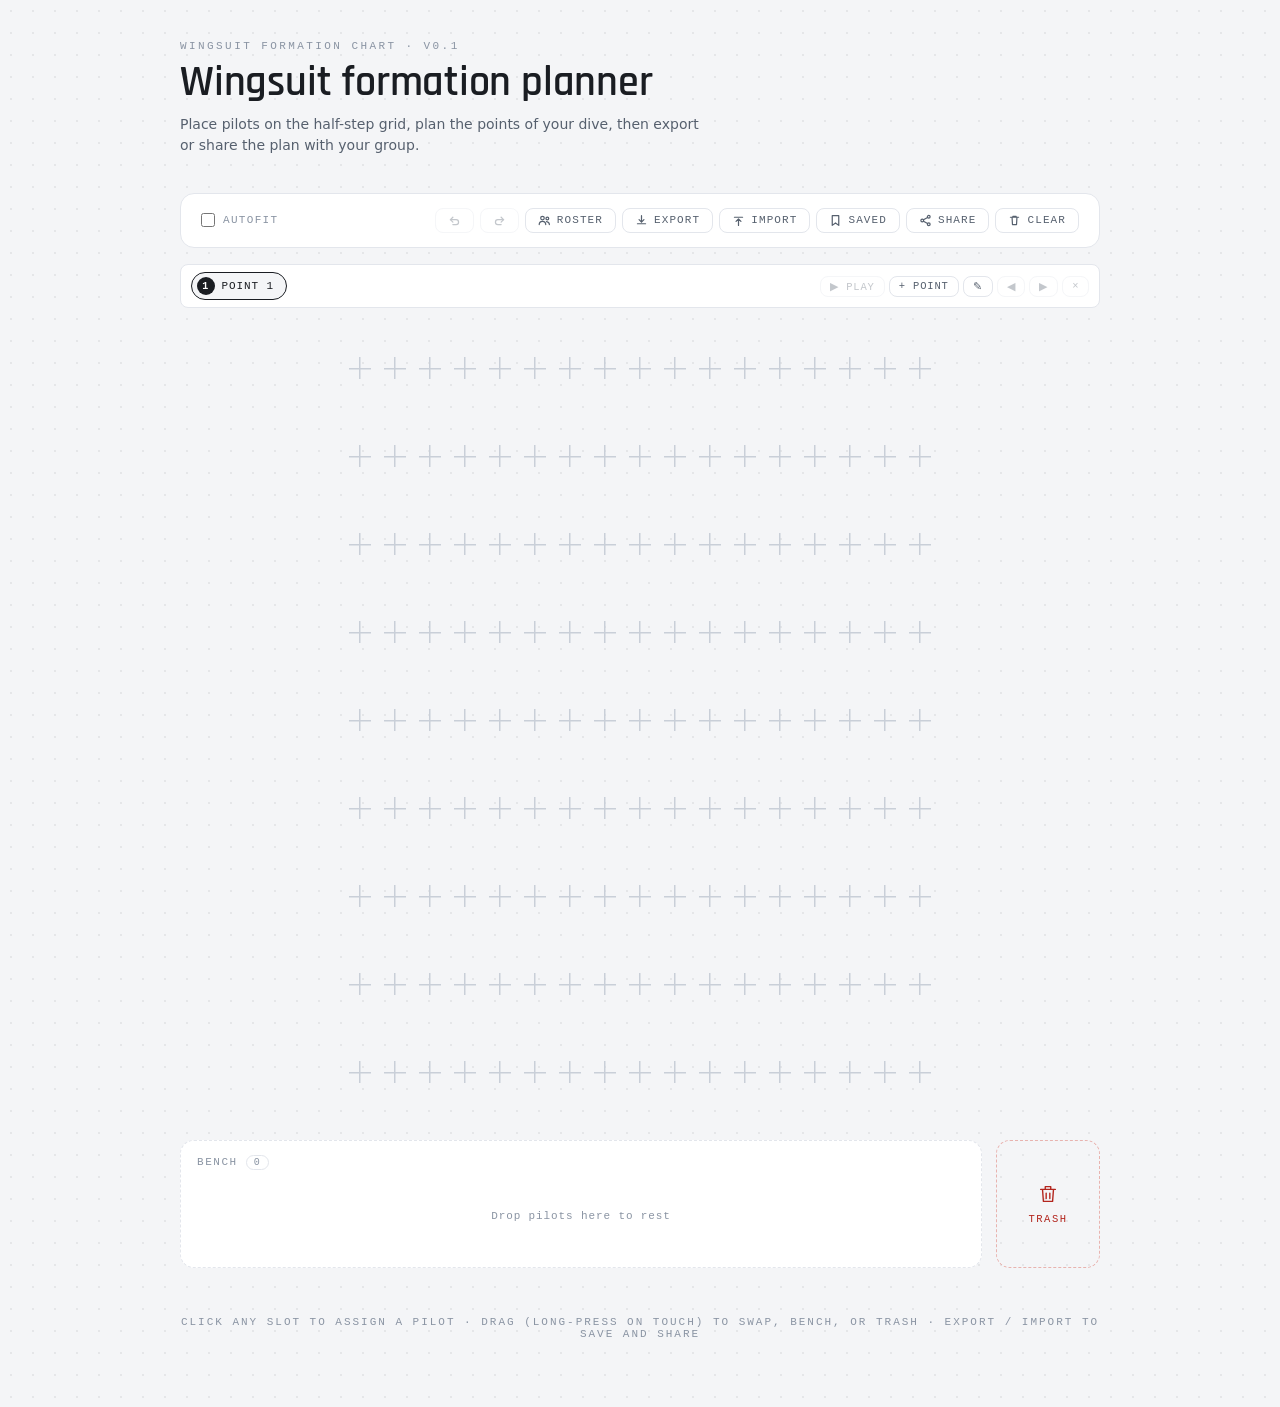
==== commit 18fb4772: "add undo/redo and cut render time in half Undo/redo: a stack of toJSON() snapshots (capped at 100) c" ====
--- a/index.html
+++ b/index.html
@@ -26,6 +26,12 @@
       <label for="af-chk">Autofit</label>
     </div>
     <div class="action-group">
+      <button class="ico-btn" id="btn-undo" aria-label="Undo" title="Undo (Ctrl+Z)" disabled>
+        <svg viewBox="0 0 16 16" fill="none" stroke="currentColor" stroke-width="1.5" stroke-linecap="round" stroke-linejoin="round" aria-hidden="true"><path d="M3 7h7a3 3 0 0 1 0 6H6"/><path d="M6 4 3 7l3 3"/></svg>
+      </button>
+      <button class="ico-btn" id="btn-redo" aria-label="Redo" title="Redo (Ctrl+Shift+Z)" disabled>
+        <svg viewBox="0 0 16 16" fill="none" stroke="currentColor" stroke-width="1.5" stroke-linecap="round" stroke-linejoin="round" aria-hidden="true"><path d="M13 7H6a3 3 0 0 0 0 6h4"/><path d="M10 4l3 3-3 3"/></svg>
+      </button>
       <button class="ico-btn" id="btn-roster" aria-label="Pilot roster">
         <svg viewBox="0 0 16 16" fill="none" stroke="currentColor" stroke-width="1.5" stroke-linecap="round" stroke-linejoin="round" aria-hidden="true"><circle cx="5.5" cy="5" r="2.2"/><path d="M1.5 13c0-2.2 1.8-4 4-4s4 1.8 4 4"/><circle cx="11.5" cy="5.5" r="1.7"/><path d="M10.5 9.3c1.9.3 3.5 1.9 3.5 3.7"/></svg>
         Roster
--- a/styles.css
+++ b/styles.css
@@ -157,6 +157,8 @@
 .ico-btn:hover{background:var(--color-background-secondary);color:var(--color-text-primary);border-color:var(--color-border-primary);}
 .ico-btn.danger:hover{background:var(--color-background-danger);color:var(--color-text-danger);border-color:var(--color-border-danger);}
 .ico-btn svg{width:13px;height:13px;flex-shrink:0;}
+.ico-btn:disabled{opacity:.35;cursor:default;}
+.ico-btn:disabled:hover{background:transparent;color:var(--color-text-secondary);border-color:var(--color-border-tertiary);}
 
 .points-bar{
   display:flex;
@@ -325,7 +327,7 @@
 }
 .fw.animate .slot{
   animation:slot-in .32s cubic-bezier(.2,.8,.2,1) both;
-  animation-delay:calc(var(--i,0) * 18ms);
+  animation-delay:min(calc(var(--i,0) * 14ms),.35s);
 }
 
 .slot.compact{padding:0;}
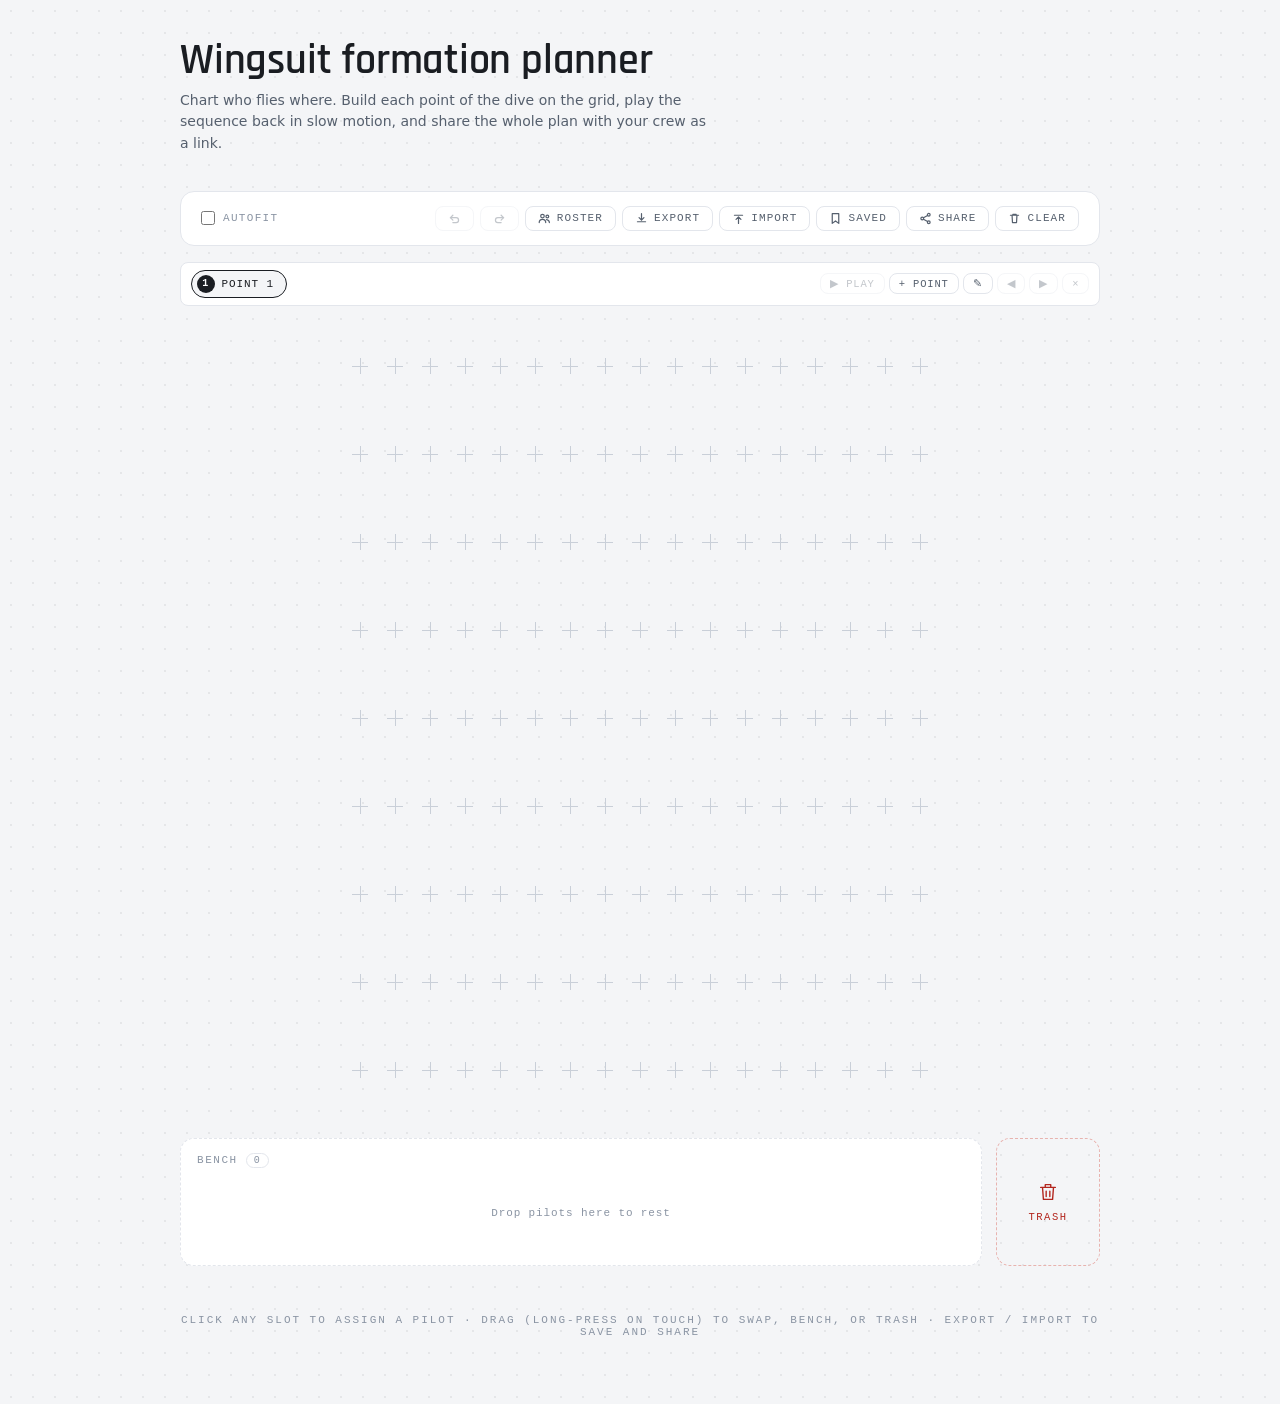
==== commit d211c526: "refresh the page header Drop the "Wingsuit Formation Chart · v0.1" kicker line and its CSS, and rewr" ====
--- a/index.html
+++ b/index.html
@@ -15,9 +15,8 @@
 
 <div class="page">
 <header class="page-header">
-  <p class="kicker">Wingsuit Formation Chart · v0.1</p>
   <h1>Wingsuit formation planner</h1>
-  <p class="lede">Place pilots on the half-step grid, plan the points of your dive, then export or share the plan with your group.</p>
+  <p class="lede">Chart who flies where. Build each point of the dive on the grid, play the sequence back in slow motion, and share the whole plan with your crew as a link.</p>
 </header>
 <div class="planner">
   <div class="topbar">
--- a/styles.css
+++ b/styles.css
@@ -60,14 +60,6 @@
 .page{max-width:960px;margin:0 auto;padding:2.5rem 1.25rem 4rem;}
 
 .page-header{margin-bottom:1.75rem;}
-.kicker{
-  font-family:var(--font-mono);
-  font-size:11px;
-  letter-spacing:.22em;
-  text-transform:uppercase;
-  color:var(--color-text-tertiary);
-  margin-bottom:.65rem;
-}
 .page-header h1{
   font-family:var(--font-display);
   font-size:2.6rem;
@@ -78,10 +70,13 @@
 }
 .lede{
   color:var(--color-text-secondary);
-  margin-top:.55rem;
+  margin-top:.45rem;
   font-size:14px;
   line-height:1.55;
   max-width:60ch;
+}
+@media (max-width:560px){
+  .page-header h1{font-size:2rem;}
 }
 .page-footer{
   margin-top:2.5rem;
@@ -332,18 +327,20 @@
 
 .slot.compact{padding:0;}
 .slot.compact .slot-cross{
-  width:22px;
-  height:22px;
+  width:16px;
+  height:16px;
   opacity:1;
   background:
-    linear-gradient(var(--color-border-secondary),var(--color-border-secondary)) no-repeat center / 22px 1.5px,
-    linear-gradient(var(--color-border-secondary),var(--color-border-secondary)) no-repeat center / 1.5px 22px;
+    linear-gradient(var(--color-border-secondary),var(--color-border-secondary)) no-repeat center / 16px 1px,
+    linear-gradient(var(--color-border-secondary),var(--color-border-secondary)) no-repeat center / 1px 16px;
 }
 .slot.compact:not(.filled):not(.drag-over){border-color:transparent;background:transparent;}
 .slot.compact:not(.filled):not(.drag-over):hover{border-color:var(--color-border-primary);background:var(--color-background-primary);}
-.slot.compact:not(.filled):not(.drag-over):hover .slot-cross{background:
-  linear-gradient(var(--color-border-primary),var(--color-border-primary)) no-repeat center / 22px 1.5px,
-  linear-gradient(var(--color-border-primary),var(--color-border-primary)) no-repeat center / 1.5px 22px;
+.slot.compact:not(.filled):not(.drag-over):hover .slot-cross{
+  opacity:1;
+  background:
+    linear-gradient(var(--color-border-primary),var(--color-border-primary)) no-repeat center / 16px 1.5px,
+    linear-gradient(var(--color-border-primary),var(--color-border-primary)) no-repeat center / 1.5px 16px;
 }
 
 .ff-canvas{position:relative;}
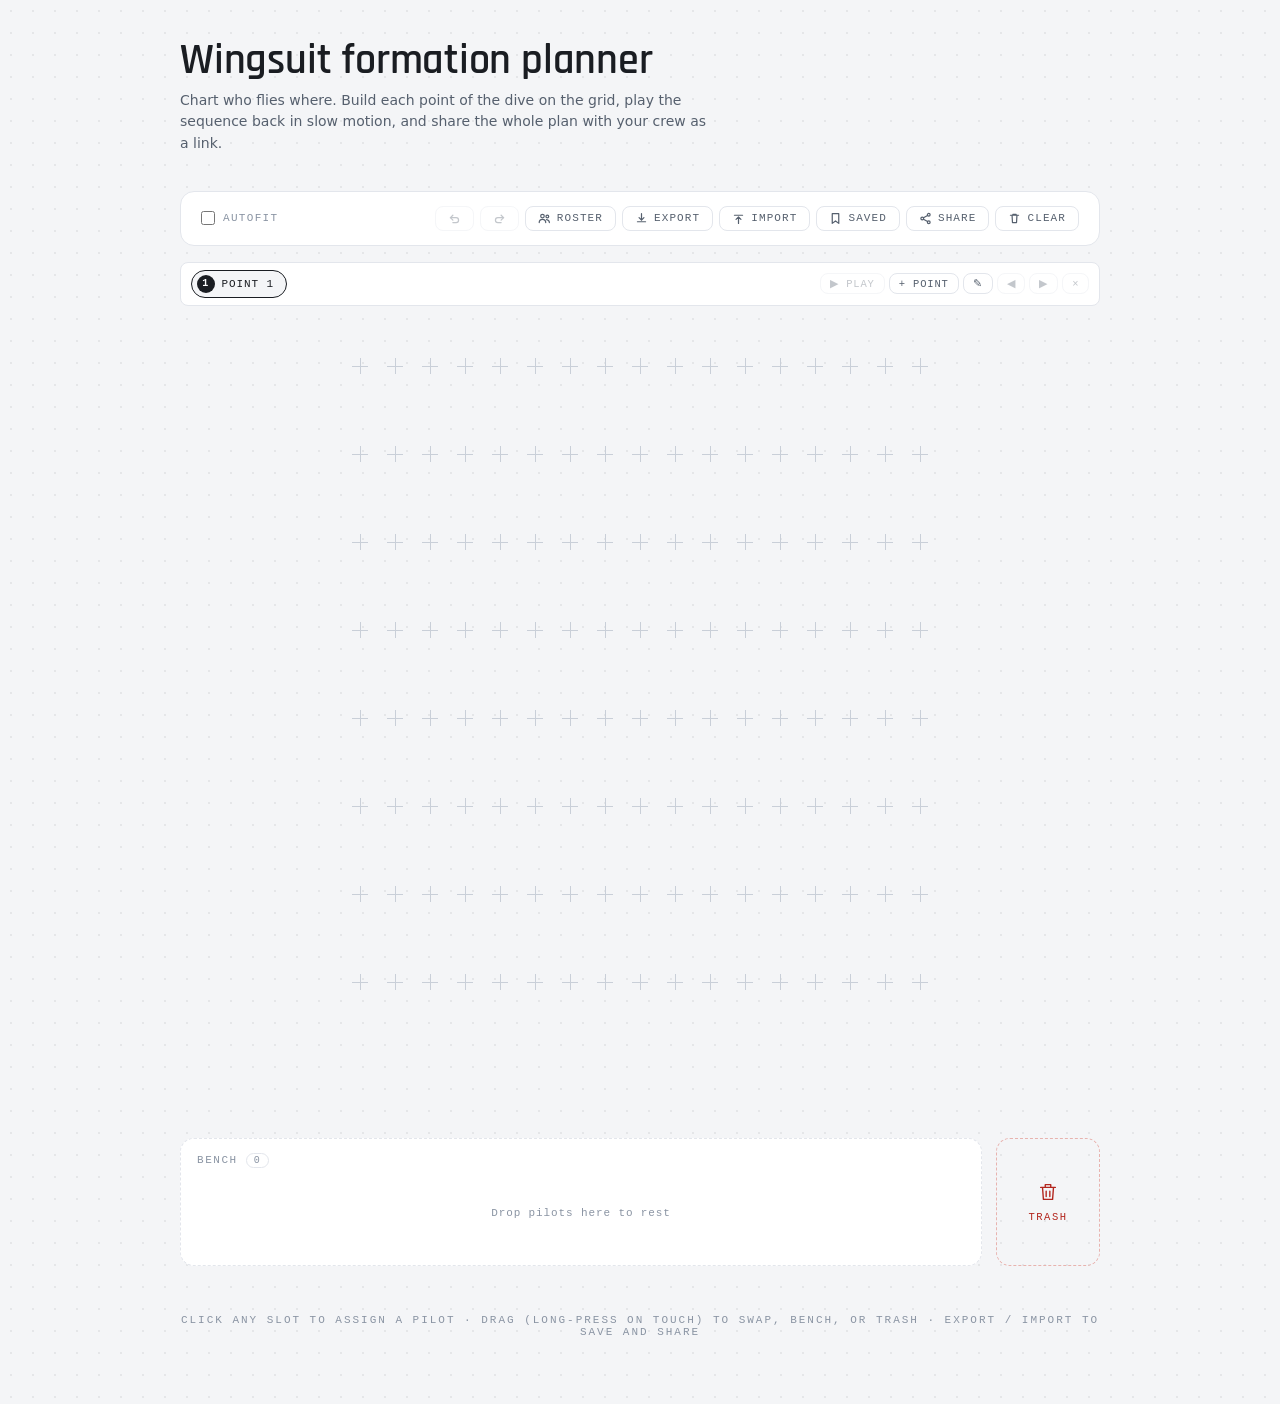
==== commit 7418d9d7: "fix five bugs around import, playback, and drag state - fromJSON now commits state atomically: a fai" ====
--- a/index.html
+++ b/index.html
@@ -51,7 +51,7 @@
         <svg viewBox="0 0 16 16" fill="none" stroke="currentColor" stroke-width="1.5" stroke-linecap="round" stroke-linejoin="round" aria-hidden="true"><circle cx="4" cy="8" r="1.7"/><circle cx="12" cy="3.5" r="1.7"/><circle cx="12" cy="12.5" r="1.7"/><path d="M5.5 7.1l5-2.7M5.5 8.9l5 2.7"/></svg>
         Share
       </button>
-      <button class="ico-btn danger" id="clr" aria-label="Clear pilots in current mode">
+      <button class="ico-btn danger" id="clr" aria-label="Clear pilots in current point">
         <svg viewBox="0 0 16 16" fill="none" stroke="currentColor" stroke-width="1.5" stroke-linecap="round" stroke-linejoin="round" aria-hidden="true"><path d="M3 4h10M6 4V3h4v1M5 4l.5 9h5L11 4"/></svg>
         Clear
       </button>
@@ -137,7 +137,7 @@
 <div id="modal-roster" style="display:none;" class="overlay" role="dialog" aria-modal="true" aria-labelledby="mr-title">
   <div class="mcard wide">
     <h3 id="mr-title">Pilot roster</h3>
-    <label>Every pilot across all three layouts — edits here apply everywhere</label>
+    <label>Every pilot across all points — edits here apply everywhere</label>
     <div class="saves-list" id="roster-list"></div>
     <div class="mbtns">
       <button class="bsuccess" id="roster-add">Add pilot</button>
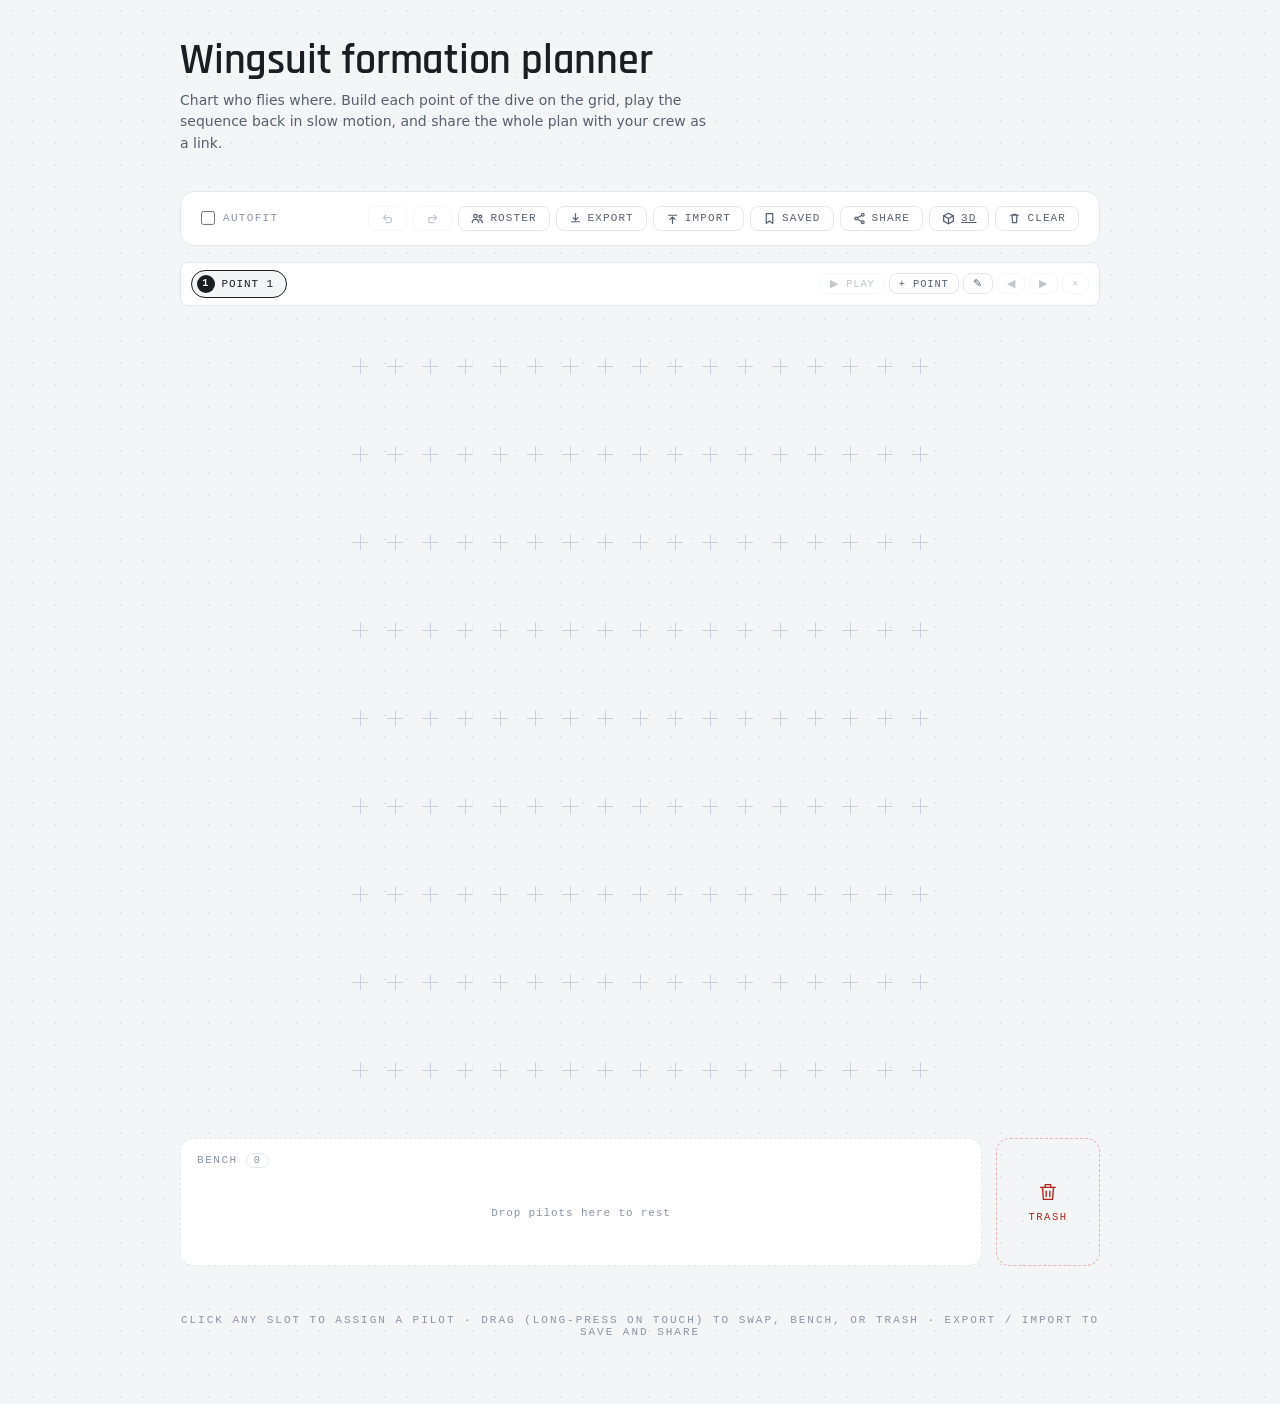
==== commit 4b57d723: "Add 3D-view link from the 2D planner - New "3D" toolbar entry that opens formation-3d.html for the c" ====
--- a/index.html
+++ b/index.html
@@ -51,6 +51,10 @@
         <svg viewBox="0 0 16 16" fill="none" stroke="currentColor" stroke-width="1.5" stroke-linecap="round" stroke-linejoin="round" aria-hidden="true"><circle cx="4" cy="8" r="1.7"/><circle cx="12" cy="3.5" r="1.7"/><circle cx="12" cy="12.5" r="1.7"/><path d="M5.5 7.1l5-2.7M5.5 8.9l5 2.7"/></svg>
         Share
       </button>
+      <a class="ico-btn" id="btn-3d" href="formation-3d.html" target="_blank" rel="noopener" aria-label="Open 3D view of this formation">
+        <svg viewBox="0 0 16 16" fill="none" stroke="currentColor" stroke-width="1.5" stroke-linecap="round" stroke-linejoin="round" aria-hidden="true"><path d="M8 1.5l6 3.25v6.5L8 14.5 2 11.25v-6.5z"/><path d="M2 4.75L8 8l6-3.25M8 8v6.5"/></svg>
+        3D
+      </a>
       <button class="ico-btn danger" id="clr" aria-label="Clear pilots in current point">
         <svg viewBox="0 0 16 16" fill="none" stroke="currentColor" stroke-width="1.5" stroke-linecap="round" stroke-linejoin="round" aria-hidden="true"><path d="M3 4h10M6 4V3h4v1M5 4l.5 9h5L11 4"/></svg>
         Clear
--- a/styles.css
+++ b/styles.css
@@ -1,702 +1,972 @@
-:root{
-  --font-sans:system-ui,-apple-system,"Segoe UI",Roboto,Inter,sans-serif;
-  --font-mono:ui-monospace,SFMono-Regular,Menlo,Consolas,monospace;
-  --font-display:"Rajdhani","Inter",system-ui,sans-serif;
-  --color-background-primary:#ffffff;
-  --color-background-secondary:#f4f5f7;
-  --color-background-danger:#fdecec;
-  --color-background-success:#e7f5ee;
-  --color-text-primary:#1a1d22;
-  --color-text-secondary:#56606e;
-  --color-text-tertiary:#8a94a3;
-  --color-text-danger:#b3261e;
-  --color-text-success:#1f7a4d;
-  --color-border-primary:#1a1d22;
-  --color-border-secondary:#c9cfd8;
-  --color-border-tertiary:#e3e6ec;
-  --color-border-danger:#e8b3af;
-  --color-border-success:#bde0cc;
-  --color-accent-soft:rgba(232,89,12,.18);
-  --border-radius-md:8px;
-  --border-radius-lg:14px;
-  --slot-shadow:0 1px 2px rgba(0,0,0,.04);
-  --overlay-bg:rgba(0,0,0,.38);
-  --grid-dot:rgba(26,29,34,.07);
-}
-@media (prefers-color-scheme:dark){
-  :root{
-    --color-background-primary:#0f1115;
-    --color-background-secondary:#181b21;
-    --color-background-danger:#3a1d1c;
-    --color-background-success:#16301f;
-    --color-text-primary:#e8ecf2;
-    --color-text-secondary:#a3acba;
-    --color-text-tertiary:#6e7787;
-    --color-text-danger:#f08079;
-    --color-text-success:#7fd3a4;
-    --color-border-primary:#e8ecf2;
-    --color-border-secondary:#2a2f38;
-    --color-border-tertiary:#22262d;
-    --color-border-danger:#5a2b28;
-    --color-border-success:#23512f;
-    --color-accent-soft:rgba(255,138,76,.22);
-    --slot-shadow:none;
-    --overlay-bg:rgba(0,0,0,.6);
-    --grid-dot:rgba(232,236,242,.06);
-  }
-}
-*{box-sizing:border-box;margin:0;padding:0;}
-html,body{height:100%;}
-body{
-  background:var(--color-background-secondary);
-  color:var(--color-text-primary);
-  font-family:var(--font-sans);
-  -webkit-font-smoothing:antialiased;
-  -moz-osx-font-smoothing:grayscale;
-  background-image:radial-gradient(circle,var(--grid-dot) .8px,transparent 1px);
-  background-size:22px 22px;
-}
-button{font:inherit;color:inherit;}
-.page{max-width:960px;margin:0 auto;padding:2.5rem 1.25rem 4rem;}
-
-.page-header{margin-bottom:1.75rem;}
-.page-header h1{
-  font-family:var(--font-display);
-  font-size:2.6rem;
-  font-weight:600;
-  letter-spacing:-.005em;
-  line-height:1.02;
-  color:var(--color-text-primary);
-}
-.lede{
-  color:var(--color-text-secondary);
-  margin-top:.45rem;
-  font-size:14px;
-  line-height:1.55;
-  max-width:60ch;
-}
-@media (max-width:560px){
-  .page-header h1{font-size:2rem;}
-}
-.page-footer{
-  margin-top:2.5rem;
-  color:var(--color-text-tertiary);
-  font-family:var(--font-mono);
-  font-size:11px;
-  letter-spacing:.18em;
-  text-transform:uppercase;
-  text-align:center;
-}
-.sr-only{position:absolute;width:1px;height:1px;padding:0;margin:-1px;overflow:hidden;clip:rect(0,0,0,0);white-space:nowrap;border:0;}
-
-input[type=number],input[type=text]{
-  padding:6px 10px;
-  border:.5px solid var(--color-border-secondary);
-  border-radius:var(--border-radius-md);
-  background:var(--color-background-primary);
-  color:var(--color-text-primary);
-  font:inherit;
-  font-size:13px;
-}
-input[type=text]:focus-visible,
-.pt-chip:focus-visible,.pt-btn:focus-visible,.ico-btn:focus-visible,
-.bprimary:focus-visible,.bdanger:focus-visible,.bsuccess:focus-visible,
-.slot:focus-visible,.sw:focus-visible{
-  outline:2px solid var(--color-border-primary);
-  outline-offset:2px;
-}
-
-.planner{padding:.5rem 0;}
-.topbar{
-  display:flex;
-  flex-wrap:wrap;
-  gap:14px;
-  align-items:center;
-  margin-bottom:1rem;
-  padding:.875rem 1.25rem;
-  background:var(--color-background-primary);
-  border:.5px solid var(--color-border-tertiary);
-  border-radius:var(--border-radius-lg);
-}
-.ctrl{display:flex;align-items:center;gap:8px;}
-.ctrl input[type=checkbox]{width:14px;height:14px;cursor:pointer;accent-color:var(--color-text-primary);}
-.ctrl input[type=checkbox]+label{cursor:pointer;}
-.ctrl label{
-  font-family:var(--font-mono);
-  font-size:11px;
-  letter-spacing:.12em;
-  text-transform:uppercase;
-  color:var(--color-text-tertiary);
-  white-space:nowrap;
-}
-.sep{width:.5px;height:24px;background:var(--color-border-tertiary);flex-shrink:0;}
-
-.action-group{display:flex;gap:6px;margin-left:auto;align-items:center;}
-.ico-btn{
-  padding:5px 12px;
-  font-family:var(--font-mono);
-  font-size:11px;
-  letter-spacing:.1em;
-  text-transform:uppercase;
-  cursor:pointer;
-  border:.5px solid var(--color-border-tertiary);
-  border-radius:var(--border-radius-md);
-  background:transparent;
-  color:var(--color-text-secondary);
-  display:flex;
-  align-items:center;
-  gap:6px;
-  white-space:nowrap;
-  transition:background .12s,color .12s,border-color .12s;
-}
-.ico-btn:hover{background:var(--color-background-secondary);color:var(--color-text-primary);border-color:var(--color-border-primary);}
-.ico-btn.danger:hover{background:var(--color-background-danger);color:var(--color-text-danger);border-color:var(--color-border-danger);}
-.ico-btn svg{width:13px;height:13px;flex-shrink:0;}
-.ico-btn:disabled{opacity:.35;cursor:default;}
-.ico-btn:disabled:hover{background:transparent;color:var(--color-text-secondary);border-color:var(--color-border-tertiary);}
-
-.points-bar{
-  display:flex;
-  flex-wrap:wrap;
-  gap:6px;
-  align-items:center;
-  margin-bottom:.75rem;
-  padding:.45rem .6rem;
-  background:var(--color-background-primary);
-  border:.5px solid var(--color-border-tertiary);
-  border-radius:var(--border-radius-md);
-}
-.pt-chip{
-  display:flex;
-  align-items:center;
-  gap:7px;
-  padding:4px 12px 4px 5px;
-  font-family:var(--font-mono);
-  font-size:11px;
-  letter-spacing:.08em;
-  text-transform:uppercase;
-  cursor:pointer;
-  border:.5px solid var(--color-border-tertiary);
-  border-radius:999px;
-  background:transparent;
-  color:var(--color-text-tertiary);
-  transition:background .12s,color .12s,border-color .12s;
-}
-.pt-chip:hover{color:var(--color-text-primary);border-color:var(--color-border-primary);}
-.pt-chip.on{
-  background:var(--color-background-secondary);
-  color:var(--color-text-primary);
-  border-color:var(--color-border-primary);
-}
-.pt-num{
-  display:flex;
-  align-items:center;
-  justify-content:center;
-  width:18px;
-  height:18px;
-  border-radius:50%;
-  font-size:10px;
-  font-weight:600;
-  background:var(--color-background-secondary);
-  color:var(--color-text-tertiary);
-}
-.pt-chip.on .pt-num{background:var(--color-text-primary);color:var(--color-background-primary);}
-.pt-acts{display:flex;gap:4px;margin-left:auto;}
-.pt-btn{
-  padding:3px 9px;
-  font-family:var(--font-mono);
-  font-size:10.5px;
-  letter-spacing:.08em;
-  text-transform:uppercase;
-  cursor:pointer;
-  border:.5px solid var(--color-border-tertiary);
-  border-radius:var(--border-radius-md);
-  background:transparent;
-  color:var(--color-text-secondary);
-  transition:background .12s,color .12s,border-color .12s;
-}
-.pt-btn:hover:not(:disabled){background:var(--color-background-secondary);color:var(--color-text-primary);border-color:var(--color-border-primary);}
-.pt-btn:disabled{opacity:.35;cursor:default;}
-
-.fw{overflow:auto;padding:.5rem 0;}
-.fw>*{margin-left:auto;margin-right:auto;}
-
-.slot{
-  position:absolute;
-  cursor:pointer;
-  display:flex;
-  flex-direction:column;
-  align-items:center;
-  justify-content:center;
-  gap:3px;
-  border-radius:var(--border-radius-md);
-  border:.5px dashed var(--color-border-secondary);
-  background:var(--color-background-primary);
-  padding:0;
-  overflow:hidden;
-  transition:border-color .15s,background .15s,box-shadow .25s;
-}
-.slot:hover{border-color:var(--color-border-primary);}
-.slot.filled{
-  border-style:solid;
-  border-color:var(--color-border-secondary);
-  box-shadow:var(--slot-shadow);
-  cursor:grab;
-}
-.slot.filled:active{cursor:grabbing;}
-.slot.filled:hover{border-color:var(--color-border-primary);}
-.slot.dragging{opacity:.35;}
-.slot.drag-over{
-  border-style:solid;
-  border-color:var(--color-border-primary);
-  background:var(--color-accent-soft);
-}
-.slot.selected{
-  outline:2px solid var(--color-border-primary);
-  outline-offset:1px;
-  z-index:3;
-}
-
-.rubber-band{
-  border:1px dashed var(--color-border-primary);
-  background:var(--color-accent-soft);
-  pointer-events:none;
-  z-index:500;
-  box-shadow:0 0 0 1px rgba(0,0,0,.04);
-}
-
-.slot,.bench-item{
-  -webkit-touch-callout:none;
-  -webkit-user-select:none;
-  user-select:none;
-  touch-action:manipulation;
-}
-.touch-ghost{
-  pointer-events:none;
-  z-index:600;
-  opacity:.9;
-  transition:none;
-  box-shadow:0 8px 24px rgba(0,0,0,.18);
-}
-.slot::after{
-  content:"";
-  position:absolute;
-  left:0;
-  right:0;
-  bottom:0;
-  height:3px;
-  background:var(--suit,transparent);
-  opacity:0;
-  transition:opacity .2s;
-}
-.slot.filled::after{opacity:1;}
-
-.slot-svg{display:flex;align-items:center;justify-content:center;}
-.slot-name{
-  font-family:var(--font-display);
-  font-weight:500;
-  font-size:10px;
-  letter-spacing:.06em;
-  text-transform:uppercase;
-  color:var(--color-text-primary);
-  text-align:center;
-  max-width:60px;
-  overflow:hidden;
-  text-overflow:ellipsis;
-  white-space:nowrap;
-  line-height:1;
-  padding:0 4px;
-}
-.slot-cross{
-  width:14px;
-  height:14px;
-  background:
-    linear-gradient(var(--color-border-tertiary),var(--color-border-tertiary)) no-repeat center / 14px .5px,
-    linear-gradient(var(--color-border-tertiary),var(--color-border-tertiary)) no-repeat center / .5px 14px;
-  opacity:.85;
-}
-
-@keyframes slot-in{
-  from{opacity:0;transform:translateY(4px);}
-  to{opacity:1;transform:none;}
-}
-.fw.animate .slot{
-  animation:slot-in .32s cubic-bezier(.2,.8,.2,1) both;
-  animation-delay:min(calc(var(--i,0) * 14ms),.35s);
-}
-
-.slot.compact{padding:0;}
-.slot.compact .slot-cross{
-  width:16px;
-  height:16px;
-  opacity:1;
-  background:
-    linear-gradient(var(--color-border-secondary),var(--color-border-secondary)) no-repeat center / 16px 1px,
-    linear-gradient(var(--color-border-secondary),var(--color-border-secondary)) no-repeat center / 1px 16px;
-}
-.slot.compact:not(.filled):not(.drag-over){border-color:transparent;background:transparent;}
-.slot.compact:not(.filled):not(.drag-over):hover{border-color:var(--color-border-primary);background:var(--color-background-primary);}
-.slot.compact:not(.filled):not(.drag-over):hover .slot-cross{
-  opacity:1;
-  background:
-    linear-gradient(var(--color-border-primary),var(--color-border-primary)) no-repeat center / 16px 1.5px,
-    linear-gradient(var(--color-border-primary),var(--color-border-primary)) no-repeat center / 1.5px 16px;
-}
-
-.ff-canvas{position:relative;}
-.ff-canvas .slot:not(.filled){z-index:2;}
-.ff-canvas .slot.filled{z-index:1;}
-.ff-mark{
-  position:absolute;
-  font-family:var(--font-mono);
-  font-size:9px;
-  letter-spacing:.14em;
-  text-transform:uppercase;
-  color:var(--color-text-tertiary);
-  pointer-events:none;
-}
-
-.bench-bar{
-  display:flex;
-  gap:14px;
-  margin-top:1.25rem;
-  align-items:stretch;
-}
-.bench-zone{
-  flex:1;
-  display:flex;
-  flex-direction:column;
-  gap:10px;
-  padding:.85rem 1rem 1rem;
-  background:var(--color-background-primary);
-  border:.5px dashed var(--color-border-tertiary);
-  border-radius:var(--border-radius-lg);
-  min-height:128px;
-  transition:border-color .15s,background .15s;
-}
-.bench-zone.drag-over{
-  border-style:solid;
-  border-color:var(--color-border-primary);
-  background:var(--color-accent-soft);
-}
-.bench-label{
-  font-family:var(--font-mono);
-  font-size:11px;
-  letter-spacing:.14em;
-  text-transform:uppercase;
-  color:var(--color-text-tertiary);
-  display:flex;
-  align-items:center;
-  gap:8px;
-}
-.bench-label .tag{
-  font-size:10px;
-  letter-spacing:.16em;
-  padding:1px 7px;
-  border:.5px solid var(--color-border-tertiary);
-  border-radius:999px;
-}
-.bench-list{
-  display:flex;
-  flex-wrap:wrap;
-  gap:8px;
-  flex:1;
-  align-items:flex-start;
-}
-.bench-empty{
-  color:var(--color-text-tertiary);
-  font-family:var(--font-mono);
-  font-size:11px;
-  letter-spacing:.08em;
-  text-transform:none;
-  align-self:center;
-  margin:auto;
-  padding:.5rem;
-}
-.bench-item{
-  position:relative;
-  width:70px;
-  height:80px;
-  display:flex;
-  flex-direction:column;
-  align-items:center;
-  justify-content:center;
-  gap:3px;
-  border:.5px solid var(--color-border-secondary);
-  border-radius:var(--border-radius-md);
-  background:var(--color-background-primary);
-  padding:0;
-  cursor:grab;
-  overflow:hidden;
-  box-shadow:var(--slot-shadow);
-  transition:border-color .15s;
-}
-.bench-item:hover{border-color:var(--color-border-primary);}
-.bench-item:active{cursor:grabbing;}
-.bench-item.dragging{opacity:.35;}
-.bench-item::after{
-  content:"";
-  position:absolute;
-  left:0;right:0;bottom:0;
-  height:3px;
-  background:var(--suit,transparent);
-}
-.bench-item .slot-name{max-width:54px;}
-
-.trash-zone{
-  display:flex;
-  flex-direction:column;
-  align-items:center;
-  justify-content:center;
-  gap:8px;
-  padding:1rem;
-  width:104px;
-  border:.5px dashed var(--color-border-danger);
-  border-radius:var(--border-radius-lg);
-  background:transparent;
-  color:var(--color-text-danger);
-  font-family:var(--font-mono);
-  font-size:10.5px;
-  letter-spacing:.14em;
-  text-transform:uppercase;
-  transition:border-style .15s,background .15s;
-}
-.trash-zone svg{width:22px;height:22px;}
-.trash-zone.drag-over{
-  border-style:solid;
-  background:var(--color-background-danger);
-}
-
-.overlay{
-  position:fixed;
-  inset:0;
-  background:var(--overlay-bg);
-  display:flex;
-  align-items:center;
-  justify-content:center;
-  z-index:200;
-  animation:overlay-in .14s ease both;
-}
-@keyframes overlay-in{from{opacity:0;}to{opacity:1;}}
-.mcard{
-  background:var(--color-background-primary);
-  border:.5px solid var(--color-border-secondary);
-  border-radius:var(--border-radius-lg);
-  padding:1.5rem;
-  width:300px;
-  animation:card-in .18s cubic-bezier(.2,.8,.2,1) both;
-}
-.mcard.wide{width:440px;max-width:95vw;}
-@keyframes card-in{from{opacity:0;transform:scale(.96);}to{opacity:1;transform:none;}}
-
-.mcard h3{
-  font-family:var(--font-display);
-  font-size:18px;
-  font-weight:600;
-  letter-spacing:.04em;
-  text-transform:uppercase;
-  color:var(--color-text-primary);
-  margin-bottom:1.1rem;
-}
-.mcard label{
-  font-family:var(--font-mono);
-  font-size:10.5px;
-  letter-spacing:.12em;
-  text-transform:uppercase;
-  color:var(--color-text-tertiary);
-  display:block;
-  margin-bottom:6px;
-}
-.mcard input[type=text]{width:100%;margin-bottom:1rem;}
-
-.mrow{display:flex;flex-direction:column;align-items:center;gap:6px;margin-bottom:1rem;}
-.nameplate{
-  font-family:var(--font-display);
-  font-weight:500;
-  font-size:13px;
-  letter-spacing:.18em;
-  text-transform:uppercase;
-  color:var(--color-text-primary);
-  text-align:center;
-  margin-top:-2px;
-  padding:0 4px 4px;
-  min-height:24px;
-  line-height:1;
-}
-.nameplate span{
-  display:inline-block;
-  border-bottom:2px solid var(--color-text-primary);
-  padding:0 4px 3px;
-  transition:border-color .15s;
-}
-.nameplate.empty{color:var(--color-text-tertiary);}
-.nameplate.empty span{border-bottom-color:var(--color-border-tertiary);}
-
-.swatches{
-  display:grid;
-  grid-template-columns:repeat(7,1fr);
-  gap:5px;
-  margin-bottom:1rem;
-}
-.sw{
-  aspect-ratio:1/1;
-  border-radius:5px;
-  border:.5px solid var(--color-border-tertiary);
-  background:var(--sw,transparent);
-  cursor:pointer;
-  padding:0;
-  transition:transform .12s,box-shadow .12s;
-  position:relative;
-}
-.sw:hover{transform:scale(1.1);}
-.sw.on{box-shadow:0 0 0 2px var(--color-background-primary),0 0 0 3.5px var(--color-text-primary);}
-
-.mbtns{display:flex;gap:8px;justify-content:flex-end;margin-top:1.25rem;}
-.bdanger{
-  padding:6px 14px;
-  font-family:var(--font-mono);
-  font-size:11px;
-  letter-spacing:.1em;
-  text-transform:uppercase;
-  cursor:pointer;
-  border:.5px solid var(--color-border-danger);
-  border-radius:var(--border-radius-md);
-  background:transparent;
-  color:var(--color-text-danger);
-}
-.bprimary{
-  padding:6px 14px;
-  font-family:var(--font-mono);
-  font-size:11px;
-  letter-spacing:.1em;
-  text-transform:uppercase;
-  cursor:pointer;
-  border:.5px solid var(--color-border-primary);
-  border-radius:var(--border-radius-md);
-  background:var(--color-background-secondary);
-  color:var(--color-text-primary);
-  font-weight:500;
-}
-.bsuccess{
-  padding:6px 14px;
-  font-family:var(--font-mono);
-  font-size:11px;
-  letter-spacing:.1em;
-  text-transform:uppercase;
-  cursor:pointer;
-  border:.5px solid var(--color-border-success);
-  border-radius:var(--border-radius-md);
-  background:var(--color-background-success);
-  color:var(--color-text-success);
-  font-weight:500;
-}
-
-.save-row{display:flex;gap:8px;margin-bottom:1rem;align-items:stretch;}
-.save-row input[type=text]{flex:1;margin-bottom:0;}
-.save-row .bsuccess{padding:6px 16px;}
-
-.saves-list{
-  display:flex;
-  flex-direction:column;
-  gap:6px;
-  max-height:260px;
-  overflow:auto;
-  margin-bottom:.5rem;
-}
-.save-item{
-  display:flex;
-  align-items:center;
-  gap:10px;
-  padding:.5rem .75rem;
-  border:.5px solid var(--color-border-tertiary);
-  border-radius:var(--border-radius-md);
-  background:var(--color-background-secondary);
-}
-.save-name-text{
-  flex:1;
-  font-family:var(--font-display);
-  font-size:13px;
-  font-weight:500;
-  letter-spacing:.06em;
-  color:var(--color-text-primary);
-  overflow:hidden;
-  text-overflow:ellipsis;
-  white-space:nowrap;
-}
-.save-actions{display:flex;gap:6px;flex-shrink:0;}
-.save-actions button{padding:4px 10px;font-size:10.5px;}
-.saves-empty{
-  color:var(--color-text-tertiary);
-  font-family:var(--font-mono);
-  font-size:11px;
-  letter-spacing:.04em;
-  text-align:center;
-  padding:1rem .5rem;
-}
-
-.roster-ws{display:flex;align-items:center;flex-shrink:0;}
-.roster-info{
-  flex:1;
-  min-width:0;
-  display:flex;
-  flex-direction:column;
-  gap:2px;
-}
-.roster-info .save-name-text{flex:none;}
-.roster-locs{
-  font-family:var(--font-mono);
-  font-size:10px;
-  letter-spacing:.03em;
-  color:var(--color-text-tertiary);
-  overflow:hidden;
-  text-overflow:ellipsis;
-  white-space:nowrap;
-}
-
-.json-area{
-  width:100%;
-  height:200px;
-  font-family:var(--font-mono);
-  font-size:11.5px;
-  line-height:1.55;
-  padding:12px;
-  border:.5px solid var(--color-border-secondary);
-  border-radius:var(--border-radius-md);
-  background:var(--color-background-secondary);
-  color:var(--color-text-primary);
-  resize:vertical;
-}
-.json-area:focus{outline:none;border-color:var(--color-border-primary);}
-
-.toast{
-  position:fixed;
-  bottom:1.5rem;
-  left:50%;
-  transform:translateX(-50%);
-  background:var(--color-background-primary);
-  border:.5px solid var(--color-border-secondary);
-  border-radius:999px;
-  padding:7px 18px;
-  font-family:var(--font-mono);
-  font-size:11px;
-  letter-spacing:.1em;
-  text-transform:uppercase;
-  color:var(--color-text-primary);
-  z-index:300;
-  opacity:0;
-  transition:opacity .2s;
-  pointer-events:none;
-}
-.toast.show{opacity:1;}
-.err-msg{
-  font-family:var(--font-mono);
-  font-size:11px;
-  letter-spacing:.04em;
-  color:var(--color-text-danger);
-  margin-top:6px;
-  min-height:16px;
-}
-
-@media (prefers-reduced-motion:reduce){
-  *,*::before,*::after{animation-duration:.01ms!important;animation-delay:0!important;transition-duration:.01ms!important;}
-}
+:root {
+    --font-sans: system-ui, -apple-system, 'Segoe UI', Roboto, Inter, sans-serif;
+    --font-mono: ui-monospace, SFMono-Regular, Menlo, Consolas, monospace;
+    --font-display: 'Rajdhani', 'Inter', system-ui, sans-serif;
+    --color-background-primary: #ffffff;
+    --color-background-secondary: #f4f5f7;
+    --color-background-danger: #fdecec;
+    --color-background-success: #e7f5ee;
+    --color-text-primary: #1a1d22;
+    --color-text-secondary: #56606e;
+    --color-text-tertiary: #8a94a3;
+    --color-text-danger: #b3261e;
+    --color-text-success: #1f7a4d;
+    --color-border-primary: #1a1d22;
+    --color-border-secondary: #c9cfd8;
+    --color-border-tertiary: #e3e6ec;
+    --color-border-danger: #e8b3af;
+    --color-border-success: #bde0cc;
+    --color-accent-soft: rgba(232, 89, 12, 0.18);
+    --border-radius-md: 8px;
+    --border-radius-lg: 14px;
+    --slot-shadow: 0 1px 2px rgba(0, 0, 0, 0.04);
+    --overlay-bg: rgba(0, 0, 0, 0.38);
+    --grid-dot: rgba(26, 29, 34, 0.07);
+}
+@media (prefers-color-scheme: dark) {
+    :root {
+        --color-background-primary: #0f1115;
+        --color-background-secondary: #181b21;
+        --color-background-danger: #3a1d1c;
+        --color-background-success: #16301f;
+        --color-text-primary: #e8ecf2;
+        --color-text-secondary: #a3acba;
+        --color-text-tertiary: #6e7787;
+        --color-text-danger: #f08079;
+        --color-text-success: #7fd3a4;
+        --color-border-primary: #e8ecf2;
+        --color-border-secondary: #2a2f38;
+        --color-border-tertiary: #22262d;
+        --color-border-danger: #5a2b28;
+        --color-border-success: #23512f;
+        --color-accent-soft: rgba(255, 138, 76, 0.22);
+        --slot-shadow: none;
+        --overlay-bg: rgba(0, 0, 0, 0.6);
+        --grid-dot: rgba(232, 236, 242, 0.06);
+    }
+}
+* {
+    box-sizing: border-box;
+    margin: 0;
+    padding: 0;
+}
+html,
+body {
+    height: 100%;
+}
+body {
+    background: var(--color-background-secondary);
+    color: var(--color-text-primary);
+    font-family: var(--font-sans);
+    -webkit-font-smoothing: antialiased;
+    -moz-osx-font-smoothing: grayscale;
+    background-image: radial-gradient(circle, var(--grid-dot) 0.8px, transparent 1px);
+    background-size: 22px 22px;
+}
+button {
+    font: inherit;
+    color: inherit;
+}
+.page {
+    max-width: 960px;
+    margin: 0 auto;
+    padding: 2.5rem 1.25rem 4rem;
+}
+
+.page-header {
+    margin-bottom: 1.75rem;
+}
+.page-header h1 {
+    font-family: var(--font-display);
+    font-size: 2.6rem;
+    font-weight: 600;
+    letter-spacing: -0.005em;
+    line-height: 1.02;
+    color: var(--color-text-primary);
+}
+.lede {
+    color: var(--color-text-secondary);
+    margin-top: 0.45rem;
+    font-size: 14px;
+    line-height: 1.55;
+    max-width: 60ch;
+}
+@media (max-width: 560px) {
+    .page-header h1 {
+        font-size: 2rem;
+    }
+    .page {
+        padding: 1.25rem 0.75rem 2.5rem;
+    }
+    .topbar {
+        padding: 0.75rem;
+        gap: 10px;
+    }
+    .action-group {
+        margin-left: 0;
+    }
+    .pt-acts {
+        flex-wrap: wrap;
+    }
+    .bench-bar {
+        flex-wrap: wrap;
+    }
+    .trash-zone {
+        flex: 1;
+        width: auto;
+        min-height: 72px;
+    }
+}
+.page-footer {
+    margin-top: 2.5rem;
+    color: var(--color-text-tertiary);
+    font-family: var(--font-mono);
+    font-size: 11px;
+    letter-spacing: 0.18em;
+    text-transform: uppercase;
+    text-align: center;
+}
+.sr-only {
+    position: absolute;
+    width: 1px;
+    height: 1px;
+    padding: 0;
+    margin: -1px;
+    overflow: hidden;
+    clip: rect(0, 0, 0, 0);
+    white-space: nowrap;
+    border: 0;
+}
+
+input[type='number'],
+input[type='text'] {
+    padding: 6px 10px;
+    border: 0.5px solid var(--color-border-secondary);
+    border-radius: var(--border-radius-md);
+    background: var(--color-background-primary);
+    color: var(--color-text-primary);
+    font: inherit;
+    font-size: 13px;
+}
+input[type='text']:focus-visible,
+.pt-chip:focus-visible,
+.pt-btn:focus-visible,
+.ico-btn:focus-visible,
+.bprimary:focus-visible,
+.bdanger:focus-visible,
+.bsuccess:focus-visible,
+.slot:focus-visible,
+.sw:focus-visible {
+    outline: 2px solid var(--color-border-primary);
+    outline-offset: 2px;
+}
+
+.planner {
+    padding: 0.5rem 0;
+}
+.topbar {
+    display: flex;
+    flex-wrap: wrap;
+    gap: 14px;
+    align-items: center;
+    margin-bottom: 1rem;
+    padding: 0.875rem 1.25rem;
+    background: var(--color-background-primary);
+    border: 0.5px solid var(--color-border-tertiary);
+    border-radius: var(--border-radius-lg);
+    /* keep the toolbar above the formation canvas: the canvas's absolutely
+       positioned slots (z-index up to 3) can extend into the toolbar's box in
+       some layouts and would otherwise swallow button clicks (e.g. the 3D
+       button). Stays well below modals/overlays (z-index 200+). */
+    position: relative;
+    z-index: 10;
+}
+.ctrl {
+    display: flex;
+    align-items: center;
+    gap: 8px;
+}
+.ctrl input[type='checkbox'] {
+    width: 14px;
+    height: 14px;
+    cursor: pointer;
+    accent-color: var(--color-text-primary);
+}
+.ctrl input[type='checkbox'] + label {
+    cursor: pointer;
+}
+.ctrl label {
+    font-family: var(--font-mono);
+    font-size: 11px;
+    letter-spacing: 0.12em;
+    text-transform: uppercase;
+    color: var(--color-text-tertiary);
+    white-space: nowrap;
+}
+.sep {
+    width: 0.5px;
+    height: 24px;
+    background: var(--color-border-tertiary);
+    flex-shrink: 0;
+}
+
+.action-group {
+    display: flex;
+    flex-wrap: wrap;
+    gap: 6px;
+    margin-left: auto;
+    align-items: center;
+}
+.ico-btn {
+    padding: 5px 12px;
+    font-family: var(--font-mono);
+    font-size: 11px;
+    letter-spacing: 0.1em;
+    text-transform: uppercase;
+    cursor: pointer;
+    border: 0.5px solid var(--color-border-tertiary);
+    border-radius: var(--border-radius-md);
+    background: transparent;
+    color: var(--color-text-secondary);
+    display: flex;
+    align-items: center;
+    gap: 6px;
+    white-space: nowrap;
+    transition:
+        background 0.12s,
+        color 0.12s,
+        border-color 0.12s;
+}
+.ico-btn:hover {
+    background: var(--color-background-secondary);
+    color: var(--color-text-primary);
+    border-color: var(--color-border-primary);
+}
+.ico-btn.danger:hover {
+    background: var(--color-background-danger);
+    color: var(--color-text-danger);
+    border-color: var(--color-border-danger);
+}
+.ico-btn svg {
+    width: 13px;
+    height: 13px;
+    flex-shrink: 0;
+}
+.ico-btn:disabled {
+    opacity: 0.35;
+    cursor: default;
+}
+.ico-btn:disabled:hover {
+    background: transparent;
+    color: var(--color-text-secondary);
+    border-color: var(--color-border-tertiary);
+}
+
+.points-bar {
+    display: flex;
+    flex-wrap: wrap;
+    gap: 6px;
+    align-items: center;
+    margin-bottom: 0.75rem;
+    padding: 0.45rem 0.6rem;
+    background: var(--color-background-primary);
+    border: 0.5px solid var(--color-border-tertiary);
+    border-radius: var(--border-radius-md);
+}
+.pt-chip {
+    display: flex;
+    align-items: center;
+    gap: 7px;
+    padding: 4px 12px 4px 5px;
+    font-family: var(--font-mono);
+    font-size: 11px;
+    letter-spacing: 0.08em;
+    text-transform: uppercase;
+    cursor: pointer;
+    border: 0.5px solid var(--color-border-tertiary);
+    border-radius: 999px;
+    background: transparent;
+    color: var(--color-text-tertiary);
+    transition:
+        background 0.12s,
+        color 0.12s,
+        border-color 0.12s;
+}
+.pt-chip:hover {
+    color: var(--color-text-primary);
+    border-color: var(--color-border-primary);
+}
+.pt-chip.on {
+    background: var(--color-background-secondary);
+    color: var(--color-text-primary);
+    border-color: var(--color-border-primary);
+}
+.pt-num {
+    display: flex;
+    align-items: center;
+    justify-content: center;
+    width: 18px;
+    height: 18px;
+    border-radius: 50%;
+    font-size: 10px;
+    font-weight: 600;
+    background: var(--color-background-secondary);
+    color: var(--color-text-tertiary);
+}
+.pt-chip.on .pt-num {
+    background: var(--color-text-primary);
+    color: var(--color-background-primary);
+}
+.pt-acts {
+    display: flex;
+    gap: 4px;
+    margin-left: auto;
+}
+.pt-btn {
+    padding: 3px 9px;
+    font-family: var(--font-mono);
+    font-size: 10.5px;
+    letter-spacing: 0.08em;
+    text-transform: uppercase;
+    cursor: pointer;
+    border: 0.5px solid var(--color-border-tertiary);
+    border-radius: var(--border-radius-md);
+    background: transparent;
+    color: var(--color-text-secondary);
+    transition:
+        background 0.12s,
+        color 0.12s,
+        border-color 0.12s;
+}
+.pt-btn:hover:not(:disabled) {
+    background: var(--color-background-secondary);
+    color: var(--color-text-primary);
+    border-color: var(--color-border-primary);
+}
+.pt-btn:disabled {
+    opacity: 0.35;
+    cursor: default;
+}
+
+.fw {
+    overflow: auto;
+    padding: 0.5rem 0;
+}
+.fw > * {
+    margin-left: auto;
+    margin-right: auto;
+}
+
+.slot {
+    position: absolute;
+    cursor: pointer;
+    display: flex;
+    flex-direction: column;
+    align-items: center;
+    justify-content: center;
+    gap: 3px;
+    border-radius: var(--border-radius-md);
+    border: 0.5px dashed var(--color-border-secondary);
+    background: var(--color-background-primary);
+    padding: 0;
+    overflow: hidden;
+    transition:
+        border-color 0.15s,
+        background 0.15s,
+        box-shadow 0.25s;
+}
+.slot:hover {
+    border-color: var(--color-border-primary);
+}
+.slot.filled {
+    border-style: solid;
+    border-color: var(--color-border-secondary);
+    box-shadow: var(--slot-shadow);
+    cursor: grab;
+}
+.slot.filled:active {
+    cursor: grabbing;
+}
+.slot.filled:hover {
+    border-color: var(--color-border-primary);
+}
+.slot.dragging {
+    opacity: 0.35;
+}
+.slot.drag-over {
+    border-style: solid;
+    border-color: var(--color-border-primary);
+    background: var(--color-accent-soft);
+}
+.slot.selected {
+    outline: 2px solid var(--color-border-primary);
+    outline-offset: 1px;
+    z-index: 3;
+}
+
+.rubber-band {
+    border: 1px dashed var(--color-border-primary);
+    background: var(--color-accent-soft);
+    pointer-events: none;
+    z-index: 500;
+    box-shadow: 0 0 0 1px rgba(0, 0, 0, 0.04);
+}
+
+.slot,
+.bench-item {
+    -webkit-touch-callout: none;
+    -webkit-user-select: none;
+    user-select: none;
+    touch-action: manipulation;
+}
+.touch-ghost {
+    pointer-events: none;
+    z-index: 600;
+    opacity: 0.9;
+    transition: none;
+    box-shadow: 0 8px 24px rgba(0, 0, 0, 0.18);
+}
+.slot::after {
+    content: '';
+    position: absolute;
+    left: 0;
+    right: 0;
+    bottom: 0;
+    height: 3px;
+    background: var(--suit, transparent);
+    opacity: 0;
+    transition: opacity 0.2s;
+}
+.slot.filled::after {
+    opacity: 1;
+}
+
+.slot-svg {
+    display: flex;
+    align-items: center;
+    justify-content: center;
+}
+.slot-name {
+    font-family: var(--font-display);
+    font-weight: 500;
+    font-size: 10px;
+    letter-spacing: 0.06em;
+    text-transform: uppercase;
+    color: var(--color-text-primary);
+    text-align: center;
+    max-width: 60px;
+    overflow: hidden;
+    text-overflow: ellipsis;
+    white-space: nowrap;
+    line-height: 1;
+    padding: 0 4px;
+}
+.slot-cross {
+    width: 14px;
+    height: 14px;
+    background:
+        linear-gradient(var(--color-border-tertiary), var(--color-border-tertiary)) no-repeat center / 14px 0.5px,
+        linear-gradient(var(--color-border-tertiary), var(--color-border-tertiary)) no-repeat center / 0.5px 14px;
+    opacity: 0.85;
+}
+
+@keyframes slot-in {
+    from {
+        opacity: 0;
+        transform: translateY(4px);
+    }
+    to {
+        opacity: 1;
+        transform: none;
+    }
+}
+.fw.animate .slot {
+    animation: slot-in 0.32s cubic-bezier(0.2, 0.8, 0.2, 1) both;
+    animation-delay: min(calc(var(--i, 0) * 14ms), 0.35s);
+}
+
+.slot.compact {
+    padding: 0;
+}
+.slot.compact .slot-cross {
+    width: 16px;
+    height: 16px;
+    opacity: 1;
+    background:
+        linear-gradient(var(--color-border-secondary), var(--color-border-secondary)) no-repeat center / 16px 1px,
+        linear-gradient(var(--color-border-secondary), var(--color-border-secondary)) no-repeat center / 1px 16px;
+}
+.slot.compact:not(.filled):not(.drag-over) {
+    border-color: transparent;
+    background: transparent;
+}
+.slot.compact:not(.filled):not(.drag-over):hover {
+    border-color: var(--color-border-primary);
+    background: var(--color-background-primary);
+}
+.slot.compact:not(.filled):not(.drag-over):hover .slot-cross {
+    opacity: 1;
+    background:
+        linear-gradient(var(--color-border-primary), var(--color-border-primary)) no-repeat center / 16px 1.5px,
+        linear-gradient(var(--color-border-primary), var(--color-border-primary)) no-repeat center / 1.5px 16px;
+}
+
+.ff-canvas {
+    position: relative;
+}
+.ff-canvas .slot:not(.filled) {
+    z-index: 2;
+}
+.ff-canvas .slot.filled {
+    z-index: 1;
+}
+.ff-mark {
+    position: absolute;
+    font-family: var(--font-mono);
+    font-size: 9px;
+    letter-spacing: 0.14em;
+    text-transform: uppercase;
+    color: var(--color-text-tertiary);
+    pointer-events: none;
+}
+
+.bench-bar {
+    display: flex;
+    gap: 14px;
+    margin-top: 1.25rem;
+    align-items: stretch;
+}
+.bench-zone {
+    flex: 1;
+    display: flex;
+    flex-direction: column;
+    gap: 10px;
+    padding: 0.85rem 1rem 1rem;
+    background: var(--color-background-primary);
+    border: 0.5px dashed var(--color-border-tertiary);
+    border-radius: var(--border-radius-lg);
+    min-height: 128px;
+    transition:
+        border-color 0.15s,
+        background 0.15s;
+}
+.bench-zone.drag-over {
+    border-style: solid;
+    border-color: var(--color-border-primary);
+    background: var(--color-accent-soft);
+}
+.bench-label {
+    font-family: var(--font-mono);
+    font-size: 11px;
+    letter-spacing: 0.14em;
+    text-transform: uppercase;
+    color: var(--color-text-tertiary);
+    display: flex;
+    align-items: center;
+    gap: 8px;
+}
+.bench-label .tag {
+    font-size: 10px;
+    letter-spacing: 0.16em;
+    padding: 1px 7px;
+    border: 0.5px solid var(--color-border-tertiary);
+    border-radius: 999px;
+}
+.bench-list {
+    display: flex;
+    flex-wrap: wrap;
+    gap: 8px;
+    flex: 1;
+    align-items: flex-start;
+}
+.bench-empty {
+    color: var(--color-text-tertiary);
+    font-family: var(--font-mono);
+    font-size: 11px;
+    letter-spacing: 0.08em;
+    text-transform: none;
+    align-self: center;
+    margin: auto;
+    padding: 0.5rem;
+}
+.bench-item {
+    position: relative;
+    width: 70px;
+    height: 80px;
+    display: flex;
+    flex-direction: column;
+    align-items: center;
+    justify-content: center;
+    gap: 3px;
+    border: 0.5px solid var(--color-border-secondary);
+    border-radius: var(--border-radius-md);
+    background: var(--color-background-primary);
+    padding: 0;
+    cursor: grab;
+    overflow: hidden;
+    box-shadow: var(--slot-shadow);
+    transition: border-color 0.15s;
+}
+.bench-item:hover {
+    border-color: var(--color-border-primary);
+}
+.bench-item:active {
+    cursor: grabbing;
+}
+.bench-item.dragging {
+    opacity: 0.35;
+}
+.bench-item::after {
+    content: '';
+    position: absolute;
+    left: 0;
+    right: 0;
+    bottom: 0;
+    height: 3px;
+    background: var(--suit, transparent);
+}
+.bench-item .slot-name {
+    max-width: 54px;
+}
+
+.trash-zone {
+    display: flex;
+    flex-direction: column;
+    align-items: center;
+    justify-content: center;
+    gap: 8px;
+    padding: 1rem;
+    width: 104px;
+    border: 0.5px dashed var(--color-border-danger);
+    border-radius: var(--border-radius-lg);
+    background: transparent;
+    color: var(--color-text-danger);
+    font-family: var(--font-mono);
+    font-size: 10.5px;
+    letter-spacing: 0.14em;
+    text-transform: uppercase;
+    transition:
+        border-style 0.15s,
+        background 0.15s;
+}
+.trash-zone svg {
+    width: 22px;
+    height: 22px;
+}
+.trash-zone.drag-over {
+    border-style: solid;
+    background: var(--color-background-danger);
+}
+
+.overlay {
+    position: fixed;
+    inset: 0;
+    background: var(--overlay-bg);
+    display: flex;
+    align-items: center;
+    justify-content: center;
+    z-index: 200;
+    animation: overlay-in 0.14s ease both;
+}
+@keyframes overlay-in {
+    from {
+        opacity: 0;
+    }
+    to {
+        opacity: 1;
+    }
+}
+.mcard {
+    background: var(--color-background-primary);
+    border: 0.5px solid var(--color-border-secondary);
+    border-radius: var(--border-radius-lg);
+    padding: 1.5rem;
+    width: 300px;
+    animation: card-in 0.18s cubic-bezier(0.2, 0.8, 0.2, 1) both;
+}
+.mcard.wide {
+    width: 440px;
+    max-width: 95vw;
+}
+@keyframes card-in {
+    from {
+        opacity: 0;
+        transform: scale(0.96);
+    }
+    to {
+        opacity: 1;
+        transform: none;
+    }
+}
+
+.mcard h3 {
+    font-family: var(--font-display);
+    font-size: 18px;
+    font-weight: 600;
+    letter-spacing: 0.04em;
+    text-transform: uppercase;
+    color: var(--color-text-primary);
+    margin-bottom: 1.1rem;
+}
+.mcard label {
+    font-family: var(--font-mono);
+    font-size: 10.5px;
+    letter-spacing: 0.12em;
+    text-transform: uppercase;
+    color: var(--color-text-tertiary);
+    display: block;
+    margin-bottom: 6px;
+}
+.mcard input[type='text'] {
+    width: 100%;
+    margin-bottom: 1rem;
+}
+
+.mrow {
+    display: flex;
+    flex-direction: column;
+    align-items: center;
+    gap: 6px;
+    margin-bottom: 1rem;
+}
+.nameplate {
+    font-family: var(--font-display);
+    font-weight: 500;
+    font-size: 13px;
+    letter-spacing: 0.18em;
+    text-transform: uppercase;
+    color: var(--color-text-primary);
+    text-align: center;
+    margin-top: -2px;
+    padding: 0 4px 4px;
+    min-height: 24px;
+    line-height: 1;
+}
+.nameplate span {
+    display: inline-block;
+    border-bottom: 2px solid var(--color-text-primary);
+    padding: 0 4px 3px;
+    transition: border-color 0.15s;
+}
+.nameplate.empty {
+    color: var(--color-text-tertiary);
+}
+.nameplate.empty span {
+    border-bottom-color: var(--color-border-tertiary);
+}
+
+.swatches {
+    display: grid;
+    grid-template-columns: repeat(7, 1fr);
+    gap: 5px;
+    margin-bottom: 1rem;
+}
+.sw {
+    aspect-ratio: 1 / 1;
+    border-radius: 5px;
+    border: 0.5px solid var(--color-border-tertiary);
+    background: var(--sw, transparent);
+    cursor: pointer;
+    padding: 0;
+    transition:
+        transform 0.12s,
+        box-shadow 0.12s;
+    position: relative;
+}
+.sw:hover {
+    transform: scale(1.1);
+}
+.sw.on {
+    box-shadow:
+        0 0 0 2px var(--color-background-primary),
+        0 0 0 3.5px var(--color-text-primary);
+}
+
+.mbtns {
+    display: flex;
+    gap: 8px;
+    justify-content: flex-end;
+    margin-top: 1.25rem;
+}
+.bdanger {
+    padding: 6px 14px;
+    font-family: var(--font-mono);
+    font-size: 11px;
+    letter-spacing: 0.1em;
+    text-transform: uppercase;
+    cursor: pointer;
+    border: 0.5px solid var(--color-border-danger);
+    border-radius: var(--border-radius-md);
+    background: transparent;
+    color: var(--color-text-danger);
+}
+.bprimary {
+    padding: 6px 14px;
+    font-family: var(--font-mono);
+    font-size: 11px;
+    letter-spacing: 0.1em;
+    text-transform: uppercase;
+    cursor: pointer;
+    border: 0.5px solid var(--color-border-primary);
+    border-radius: var(--border-radius-md);
+    background: var(--color-background-secondary);
+    color: var(--color-text-primary);
+    font-weight: 500;
+}
+.bsuccess {
+    padding: 6px 14px;
+    font-family: var(--font-mono);
+    font-size: 11px;
+    letter-spacing: 0.1em;
+    text-transform: uppercase;
+    cursor: pointer;
+    border: 0.5px solid var(--color-border-success);
+    border-radius: var(--border-radius-md);
+    background: var(--color-background-success);
+    color: var(--color-text-success);
+    font-weight: 500;
+}
+
+.save-row {
+    display: flex;
+    gap: 8px;
+    margin-bottom: 1rem;
+    align-items: stretch;
+}
+.save-row input[type='text'] {
+    flex: 1;
+    margin-bottom: 0;
+}
+.save-row .bsuccess {
+    padding: 6px 16px;
+}
+
+.saves-list {
+    display: flex;
+    flex-direction: column;
+    gap: 6px;
+    max-height: 260px;
+    overflow: auto;
+    margin-bottom: 0.5rem;
+}
+.save-item {
+    display: flex;
+    align-items: center;
+    gap: 10px;
+    padding: 0.5rem 0.75rem;
+    border: 0.5px solid var(--color-border-tertiary);
+    border-radius: var(--border-radius-md);
+    background: var(--color-background-secondary);
+}
+.save-name-text {
+    flex: 1;
+    font-family: var(--font-display);
+    font-size: 13px;
+    font-weight: 500;
+    letter-spacing: 0.06em;
+    color: var(--color-text-primary);
+    overflow: hidden;
+    text-overflow: ellipsis;
+    white-space: nowrap;
+}
+.save-actions {
+    display: flex;
+    gap: 6px;
+    flex-shrink: 0;
+}
+.save-actions button {
+    padding: 4px 10px;
+    font-size: 10.5px;
+}
+.saves-empty {
+    color: var(--color-text-tertiary);
+    font-family: var(--font-mono);
+    font-size: 11px;
+    letter-spacing: 0.04em;
+    text-align: center;
+    padding: 1rem 0.5rem;
+}
+
+.roster-ws {
+    display: flex;
+    align-items: center;
+    flex-shrink: 0;
+}
+.roster-info {
+    flex: 1;
+    min-width: 0;
+    display: flex;
+    flex-direction: column;
+    gap: 2px;
+}
+.roster-info .save-name-text {
+    flex: none;
+}
+.roster-locs {
+    font-family: var(--font-mono);
+    font-size: 10px;
+    letter-spacing: 0.03em;
+    color: var(--color-text-tertiary);
+    overflow: hidden;
+    text-overflow: ellipsis;
+    white-space: nowrap;
+}
+
+.json-area {
+    width: 100%;
+    height: 200px;
+    font-family: var(--font-mono);
+    font-size: 11.5px;
+    line-height: 1.55;
+    padding: 12px;
+    border: 0.5px solid var(--color-border-secondary);
+    border-radius: var(--border-radius-md);
+    background: var(--color-background-secondary);
+    color: var(--color-text-primary);
+    resize: vertical;
+}
+.json-area:focus {
+    outline: none;
+    border-color: var(--color-border-primary);
+}
+
+.toast {
+    position: fixed;
+    bottom: 1.5rem;
+    left: 50%;
+    transform: translateX(-50%);
+    background: var(--color-background-primary);
+    border: 0.5px solid var(--color-border-secondary);
+    border-radius: 999px;
+    padding: 7px 18px;
+    font-family: var(--font-mono);
+    font-size: 11px;
+    letter-spacing: 0.1em;
+    text-transform: uppercase;
+    color: var(--color-text-primary);
+    z-index: 300;
+    opacity: 0;
+    transition: opacity 0.2s;
+    pointer-events: none;
+}
+.toast.show {
+    opacity: 1;
+}
+.err-msg {
+    font-family: var(--font-mono);
+    font-size: 11px;
+    letter-spacing: 0.04em;
+    color: var(--color-text-danger);
+    margin-top: 6px;
+    min-height: 16px;
+}
+
+@media (prefers-reduced-motion: reduce) {
+    *,
+    *::before,
+    *::after {
+        animation-duration: 0.01ms;
+        animation-delay: 0;
+        transition-duration: 0.01ms;
+    }
+}
